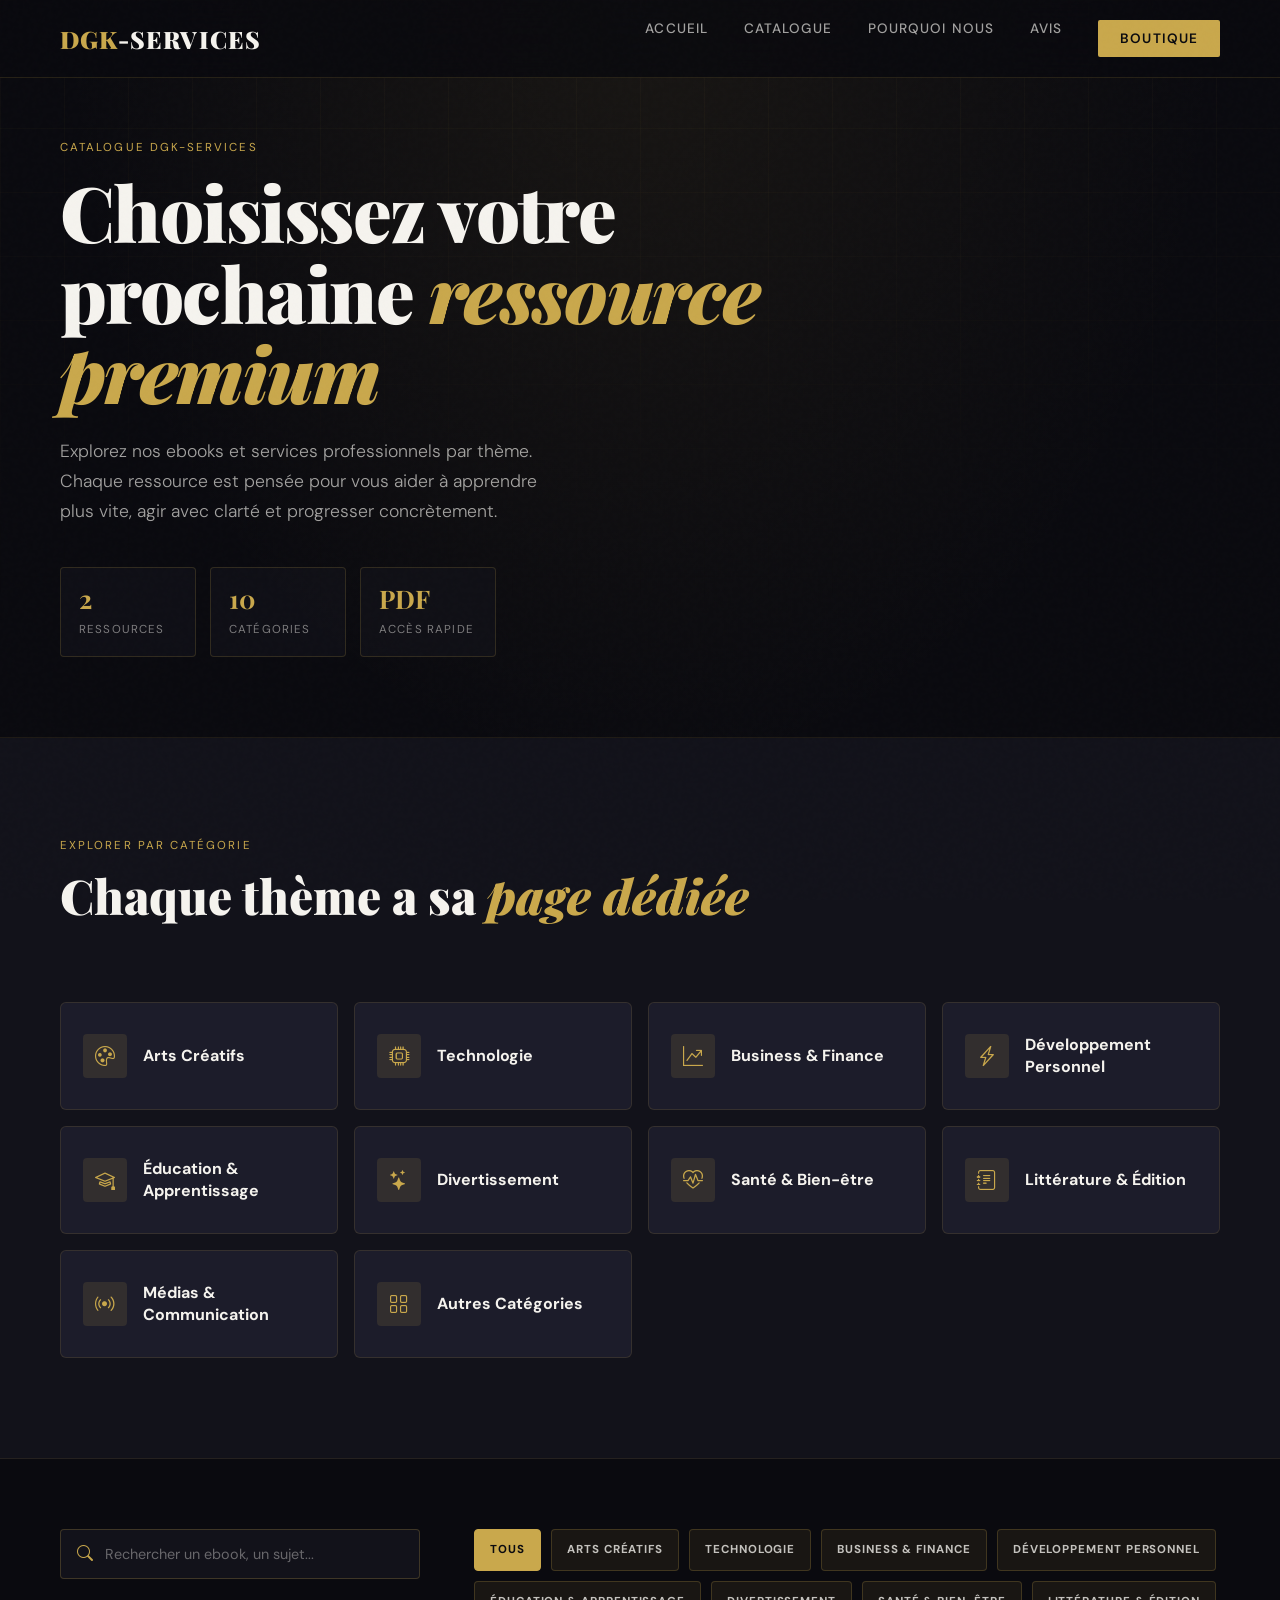
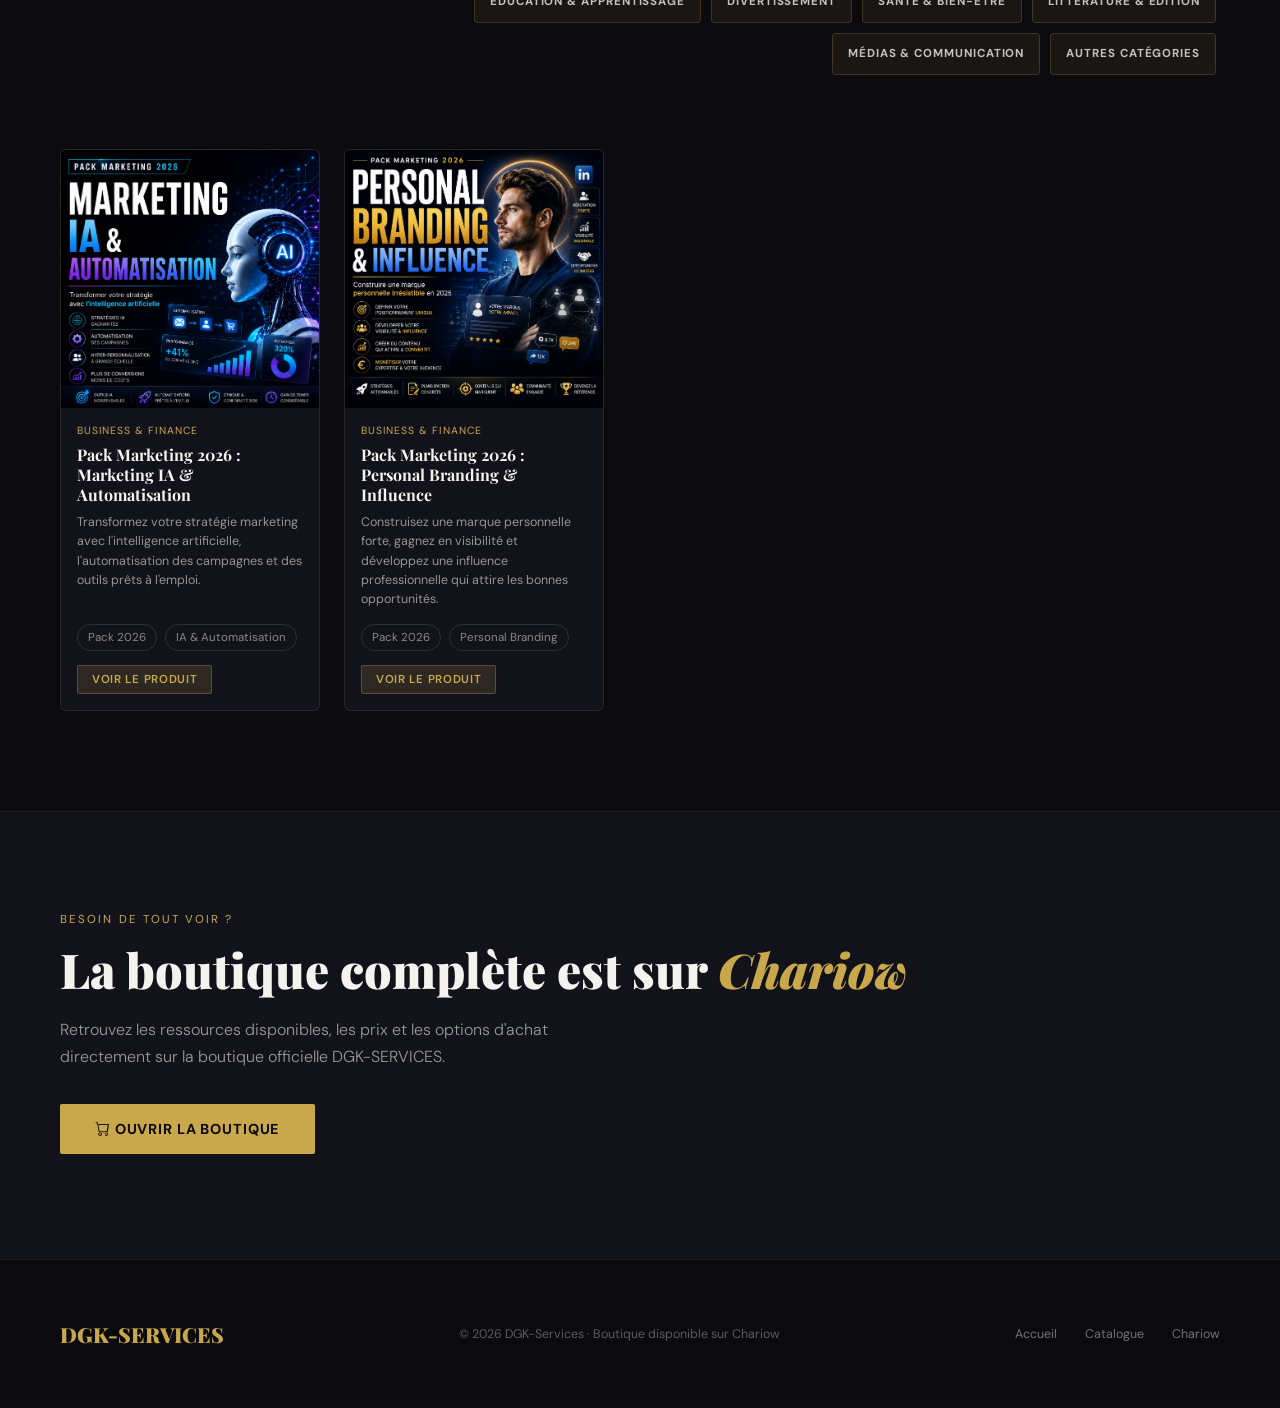
==== catalogue.html @ f55e827f "message de modification" ====
<!DOCTYPE html>
<html lang="fr">
<head>
<meta charset="UTF-8">
<meta name="viewport" content="width=device-width, initial-scale=1.0">
<title>Catalogue DGK-SERVICES | Ebooks & Services</title>
<link rel="stylesheet" href="style.css">
<link rel="stylesheet" href="catalogue.css">
<link href="https://cdn.jsdelivr.net/npm/bootstrap-icons@1.11.3/font/bootstrap-icons.css" rel="stylesheet">
<link href="https://fonts.googleapis.com/css2?family=Playfair+Display:wght@400;700;900&family=DM+Sans:wght@300;400;500;600;700&display=swap" rel="stylesheet">
</head>
<body class="catalogue-page">

<nav>
  <a href="index.html" class="nav-logo">DGK<span>-SERVICES</span></a>
  <button class="nav-toggle" type="button" aria-label="Ouvrir le menu" aria-expanded="false">
    <i class="bi bi-list"></i>
  </button>
  <div class="nav-links">
    <a href="index.html">Accueil</a>
    <a href="catalogue.html">Catalogue</a>
    <a href="index.html#pourquoi">Pourquoi nous</a>
    <a href="index.html#avis">Avis</a>
    <a href="https://ztczgngl.mychariow.shop" target="_blank" class="nav-cta">Boutique</a>
  </div>
</nav>

<main>
  <section class="catalogue-hero">
    <div class="catalogue-hero-bg"></div>
    <div class="catalogue-hero-content reveal">
      <div class="section-label">Catalogue DGK-SERVICES</div>
      <h1>Choisissez votre prochaine <em>ressource premium</em></h1>
      <p class="hero-sub">Explorez nos ebooks et services professionnels par th&egrave;me. Chaque ressource est pens&eacute;e pour vous aider &agrave; apprendre plus vite, agir avec clart&eacute; et progresser concr&egrave;tement.</p>
      <div class="catalogue-summary">
        <div><strong>2</strong><span>ressources</span></div>
        <div><strong>10</strong><span>cat&eacute;gories</span></div>
        <div><strong>PDF</strong><span>acc&egrave;s rapide</span></div>
      </div>
    </div>
  </section>

  <section class="categories-section">
    <div class="catalogue-header reveal">
      <div>
        <div class="section-label">Explorer par cat&eacute;gorie</div>
        <div class="section-title">Chaque th&egrave;me a sa <em>page d&eacute;di&eacute;e</em></div>
      </div>
    </div>

    <div class="category-grid">
      <a href="categorie-arts-creatifs.html" class="category-card reveal">
        <i class="bi bi-palette"></i>
        <span>Arts Cr&eacute;atifs</span>
      </a>
      <a href="categorie-technologie.html" class="category-card reveal">
        <i class="bi bi-cpu"></i>
        <span>Technologie</span>
      </a>
      <a href="categorie-business-finance.html" class="category-card reveal">
        <i class="bi bi-graph-up-arrow"></i>
        <span>Business & Finance</span>
      </a>
      <a href="categorie-developpement-personnel.html" class="category-card reveal">
        <i class="bi bi-lightning-charge"></i>
        <span>D&eacute;veloppement Personnel</span>
      </a>
      <a href="categorie-education-apprentissage.html" class="category-card reveal">
        <i class="bi bi-mortarboard"></i>
        <span>&Eacute;ducation & Apprentissage</span>
      </a>
      <a href="categorie-divertissement.html" class="category-card reveal">
        <i class="bi bi-stars"></i>
        <span>Divertissement</span>
      </a>
      <a href="categorie-sante-bien-etre.html" class="category-card reveal">
        <i class="bi bi-heart-pulse"></i>
        <span>Sant&eacute; & Bien-&ecirc;tre</span>
      </a>
      <a href="categorie-litterature-edition.html" class="category-card reveal">
        <i class="bi bi-journal-text"></i>
        <span>Litt&eacute;rature & &Eacute;dition</span>
      </a>
      <a href="categorie-medias-communication.html" class="category-card reveal">
        <i class="bi bi-broadcast"></i>
        <span>M&eacute;dias & Communication</span>
      </a>
      <a href="categorie-autres-categories.html" class="category-card reveal">
        <i class="bi bi-grid"></i>
        <span>Autres Cat&eacute;gories</span>
      </a>
    </div>
  </section>

  <section class="catalogue-panel" id="catalogue">
    <div class="catalogue-toolbar reveal">
      <label class="catalogue-search">
        <i class="bi bi-search"></i>
        <input type="search" id="catalogueSearch" placeholder="Rechercher un ebook, un sujet...">
      </label>

      <div class="catalogue-filters" aria-label="Filtres du catalogue">
        <button class="filter-btn active" type="button" data-filter="all">Tous</button>
        <button class="filter-btn" type="button" data-filter="arts-creatifs">Arts Cr&eacute;atifs</button>
        <button class="filter-btn" type="button" data-filter="technologie">Technologie</button>
        <button class="filter-btn" type="button" data-filter="business-finance">Business & Finance</button>
        <button class="filter-btn" type="button" data-filter="developpement-personnel">D&eacute;veloppement Personnel</button>
        <button class="filter-btn" type="button" data-filter="education-apprentissage">&Eacute;ducation & Apprentissage</button>
        <button class="filter-btn" type="button" data-filter="divertissement">Divertissement</button>
        <button class="filter-btn" type="button" data-filter="sante-bien-etre">Sant&eacute; & Bien-&ecirc;tre</button>
        <button class="filter-btn" type="button" data-filter="litterature-edition">Litt&eacute;rature & &Eacute;dition</button>
        <button class="filter-btn" type="button" data-filter="medias-communication">M&eacute;dias & Communication</button>
        <button class="filter-btn" type="button" data-filter="autres-categories">Autres Cat&eacute;gories</button>
      </div>
    </div>

    <div class="catalogue-results reveal">
      <span id="catalogueCount">2 ressources disponibles</span>
      <a href="https://ztczgngl.mychariow.shop" target="_blank">Voir la boutique Chariow <i class="bi bi-arrow-up-right"></i></a>
    </div>

    <div class="catalogue-grid">
      <article class="catalogue-card reveal" data-category="business-finance" data-title="pack marketing 2026 marketing ia automatisation intelligence artificielle business finance">
        <a href="https://ztczgngl.mychariow.shop/prd_os7q9h" target="_blank" class="product-thumb">
          <img src="assets/01_Marketing_IA_Automatisation.png" alt="Pack Marketing 2026 - Marketing IA et Automatisation">
        </a>
        <div class="catalogue-card-body">
          <div class="book-tag">Business & Finance</div>
          <h2>Pack Marketing 2026 : Marketing IA & Automatisation</h2>
          <p>Transformez votre strat&eacute;gie marketing avec l'intelligence artificielle, l'automatisation des campagnes et des outils pr&ecirc;ts &agrave; l'emploi.</p>
          <div class="catalogue-meta"><span>Pack 2026</span><span>IA & Automatisation</span></div>
          <a href="https://ztczgngl.mychariow.shop/prd_os7q9h" target="_blank" class="book-btn">Voir le produit</a>
        </div>
      </article>

      <article class="catalogue-card reveal" data-category="business-finance" data-title="pack marketing 2026 personal branding influence marque personnelle reputation visibilite business finance linkedin">
        <a href="https://ztczgngl.mychariow.shop/prd_lxsalq" target="_blank" class="product-thumb">
          <img src="assets/02_Personal_Branding_Influence.png" alt="Pack Marketing 2026 - Personal Branding et Influence">
        </a>
        <div class="catalogue-card-body">
          <div class="book-tag">Business & Finance</div>
          <h2>Pack Marketing 2026 : Personal Branding & Influence</h2>
          <p>Construisez une marque personnelle forte, gagnez en visibilit&eacute; et d&eacute;veloppez une influence professionnelle qui attire les bonnes opportunit&eacute;s.</p>
          <div class="catalogue-meta"><span>Pack 2026</span><span>Personal Branding</span></div>
          <a href="https://ztczgngl.mychariow.shop/prd_lxsalq" target="_blank" class="book-btn">Voir le produit</a>
        </div>
      </article>
    </div>

    <div class="catalogue-empty" id="catalogueEmpty">
      <i class="bi bi-search"></i>
      <h2>Aucun r&eacute;sultat trouv&eacute;</h2>
      <p>Essayez un autre mot-cl&eacute; ou revenez au filtre "Tous".</p>
    </div>
  </section>

  <section class="catalogue-cta">
    <div class="reveal">
      <div class="section-label">Besoin de tout voir ?</div>
      <div class="section-title">La boutique compl&egrave;te est sur <em>Chariow</em></div>
      <p class="section-sub">Retrouvez les ressources disponibles, les prix et les options d'achat directement sur la boutique officielle DGK-SERVICES.</p>
      <a href="https://ztczgngl.mychariow.shop" target="_blank" class="btn-primary"><i class="bi bi-cart"></i> Ouvrir la boutique</a>
    </div>
  </section>
</main>

<footer>
  <div class="footer-logo">DGK-SERVICES</div>
  <div class="footer-copy">&copy; 2026 DGK-Services &middot; Boutique disponible sur Chariow</div>
  <div class="footer-links">
    <a href="index.html">Accueil</a>
    <a href="catalogue.html">Catalogue</a>
    <a href="https://ztczgngl.mychariow.shop" target="_blank">Chariow</a>
  </div>
</footer>

<script src="script.js"></script>
</body>
</html>
---- style.css ----
:root {
    --gold: #C9A84C;
    --gold-light: #F0D080;
    --dark: #0A0A0F;
    --dark2: #12121A;
    --dark3: #1C1C2A;
    --white: #F5F3EE;
    --accent: #E84545;
  }

  * { margin: 0; padding: 0; box-sizing: border-box; }

  html { scroll-behavior: smooth; }

  body {
    background: var(--dark);
    color: var(--white);
    font-family: 'DM Sans', sans-serif;
    overflow-x: hidden;
  }

  /* ── NOISE OVERLAY ── */
  body::before {
    content: '';
    position: fixed;
    inset: 0;
    background-image: url("data:image/svg+xml,%3Csvg viewBox='0 0 200 200' xmlns='http://www.w3.org/2000/svg'%3E%3Cfilter id='n'%3E%3CfeTurbulence type='fractalNoise' baseFrequency='0.9' numOctaves='4' stitchTiles='stitch'/%3E%3C/filter%3E%3Crect width='100%25' height='100%25' filter='url(%23n)' opacity='0.03'/%3E%3C/svg%3E");
    pointer-events: none;
    z-index: 9999;
    opacity: 0.4;
  }

  /* ── NAV ── */
  nav {
    position: fixed;
    top: 0; left: 0; right: 0;
    z-index: 100;
    padding: 20px 60px;
    display: flex;
    align-items: center;
    justify-content: space-between;
    background: rgba(10,10,15,0.85);
    backdrop-filter: blur(20px);
    border-bottom: 1px solid rgba(201,168,76,0.15);
  }

  .nav-logo {
    font-family: 'Playfair Display', serif;
    font-weight: 900;
    font-size: 1.5rem;
    letter-spacing: 0.05em;
    color: var(--gold);
  }

  .nav-logo span { color: var(--white); }

  .nav-links { display: flex; gap: 36px; }
  .nav-links a {
    color: rgba(245,243,238,0.65);
    text-decoration: none;
    font-size: 0.85rem;
    font-weight: 500;
    letter-spacing: 0.08em;
    text-transform: uppercase;
    transition: color 0.3s;
  }
  .nav-links a:hover { color: var(--gold); }

  .nav-cta {
    background: var(--gold);
    color: var(--dark) !important;
    padding: 10px 22px;
    border-radius: 2px;
    font-weight: 600 !important;
    transition: background 0.3s !important;
  }
  .nav-cta:hover { background: var(--gold-light) !important; color: var(--dark) !important; }

  .nav-toggle {
    display: none;
    width: 42px;
    height: 42px;
    border: 1px solid rgba(201,168,76,0.28);
    background: rgba(201,168,76,0.1);
    color: var(--gold);
    border-radius: 4px;
    align-items: center;
    justify-content: center;
    cursor: pointer;
    font-size: 1.4rem;
  }

  /* ── HERO ── */
  .hero {
    min-height: 100vh;
    display: flex;
    align-items: center;
    position: relative;
    overflow: hidden;
    padding: 120px 60px 80px;
  }

  .hero-bg {
    position: absolute;
    inset: 0;
    background:
      radial-gradient(ellipse 80% 60% at 70% 50%, rgba(201,168,76,0.07) 0%, transparent 70%),
      radial-gradient(ellipse 40% 40% at 20% 80%, rgba(232,69,69,0.05) 0%, transparent 60%);
  }

  .hero-grid {
    position: absolute;
    inset: 0;
    background-image:
      linear-gradient(rgba(201,168,76,0.04) 1px, transparent 1px),
      linear-gradient(90deg, rgba(201,168,76,0.04) 1px, transparent 1px);
    background-size: 60px 60px;
    opacity: 0.85;
    animation: heroGridDrift 18s linear infinite, heroGridGlow 7s ease-in-out infinite;
    pointer-events: none;
  }

  .hero-grid::after {
    content: '';
    position: absolute;
    inset: 0;
    background-image:
      linear-gradient(rgba(240,208,128,0.08) 1px, transparent 1px),
      linear-gradient(90deg, rgba(240,208,128,0.08) 1px, transparent 1px);
    background-size: 180px 180px;
    -webkit-mask-image: radial-gradient(circle at 68% 42%, #000 0%, transparent 58%);
    mask-image: radial-gradient(circle at 68% 42%, #000 0%, transparent 58%);
    animation: heroGridSweep 12s ease-in-out infinite;
  }

  .hero-content {
    position: relative;
    z-index: 2;
    max-width: 680px;
  }

  .hero-badge {
    display: inline-flex;
    align-items: center;
    gap: 8px;
    background: rgba(201,168,76,0.12);
    border: 1px solid rgba(201,168,76,0.3);
    padding: 6px 16px;
    border-radius: 100px;
    font-size: 0.75rem;
    letter-spacing: 0.12em;
    text-transform: uppercase;
    color: var(--gold);
    margin-bottom: 28px;
    animation: fadeUp 0.8s ease both;
  }

  .hero-badge::before {
    content: '';
    width: 6px; height: 6px;
    background: var(--gold);
    border-radius: 50%;
    animation: pulse 2s infinite;
  }

  @keyframes pulse {
    0%, 100% { opacity: 1; transform: scale(1); }
    50% { opacity: 0.5; transform: scale(1.4); }
  }

  h1 {
    font-family: 'Playfair Display', serif;
    font-size: clamp(3rem, 6vw, 5.5rem);
    font-weight: 900;
    line-height: 1.05;
    letter-spacing: -0.02em;
    margin-bottom: 24px;
    animation: fadeUp 0.8s 0.1s ease both;
  }

  h1 em {
    font-style: italic;
    color: var(--gold);
  }

  .hero-sub {
    font-size: 1.1rem;
    line-height: 1.7;
    color: rgba(245,243,238,0.65);
    max-width: 480px;
    margin-bottom: 40px;
    font-weight: 300;
    animation: fadeUp 0.8s 0.2s ease both;
  }

  .hero-actions {
    display: flex;
    gap: 16px;
    flex-wrap: wrap;
    animation: fadeUp 0.8s 0.3s ease both;
  }

  .btn-primary {
    background: var(--gold);
    color: var(--dark);
    padding: 16px 36px;
    border: none;
    border-radius: 2px;
    font-family: 'DM Sans', sans-serif;
    font-size: 0.9rem;
    font-weight: 700;
    letter-spacing: 0.06em;
    text-transform: uppercase;
    cursor: pointer;
    text-decoration: none;
    display: inline-block;
    transition: all 0.3s;
    position: relative;
    overflow: hidden;
  }

  .btn-primary::after {
    content: '';
    position: absolute;
    inset: 0;
    background: rgba(255,255,255,0.2);
    transform: translateX(-100%);
    transition: transform 0.4s;
  }
  .btn-primary:hover::after { transform: translateX(0); }
  .btn-primary:hover { transform: translateY(-2px); box-shadow: 0 12px 40px rgba(201,168,76,0.35); }

  .btn-secondary {
    background: transparent;
    color: var(--white);
    padding: 16px 36px;
    border: 1px solid rgba(245,243,238,0.25);
    border-radius: 2px;
    font-family: 'DM Sans', sans-serif;
    font-size: 0.9rem;
    font-weight: 500;
    letter-spacing: 0.06em;
    text-transform: uppercase;
    cursor: pointer;
    text-decoration: none;
    display: inline-block;
    transition: all 0.3s;
  }
  .btn-secondary:hover { border-color: var(--gold); color: var(--gold); }

  .hero-float {
    position: absolute;
    right: 60px;
    top: 50%;
    transform: translateY(-50%);
    display: grid;
    grid-template-columns: 1fr 1fr;
    gap: 16px;
    animation: fadeLeft 1s 0.4s ease both;
  }

  .float-card {
    background: var(--dark3);
    border: 1px solid rgba(201,168,76,0.15);
    padding: 24px;
    border-radius: 4px;
    width: 180px;
    transition: transform 0.3s, border-color 0.3s;
  }
  .float-card:hover { transform: translateY(-4px); border-color: rgba(201,168,76,0.4); }
  .float-card:nth-child(2) { margin-top: 32px; }
  .float-card:nth-child(4) { margin-top: -32px; }

  .float-icon {
    font-size: 1.8rem;
    margin-bottom: 10px;
  }

  .float-title {
    font-family: 'Playfair Display', serif;
    font-size: 0.85rem;
    font-weight: 700;
    color: var(--gold);
    margin-bottom: 4px;
  }

  .float-desc {
    font-size: 0.72rem;
    color: rgba(245,243,238,0.5);
    line-height: 1.4;
  }

  /* ── STATS ── */
  .stats {
    padding: 60px;
    border-top: 1px solid rgba(201,168,76,0.1);
    border-bottom: 1px solid rgba(201,168,76,0.1);
    display: flex;
    justify-content: center;
    gap: 80px;
    background: var(--dark2);
    flex-wrap: wrap;
  }

  .stat { text-align: center; }

  .stat-num {
    font-family: 'Playfair Display', serif;
    font-size: 2.8rem;
    font-weight: 900;
    color: var(--gold);
    line-height: 1;
  }

  .stat-label {
    font-size: 0.8rem;
    letter-spacing: 0.1em;
    text-transform: uppercase;
    color: rgba(245,243,238,0.45);
    margin-top: 6px;
  }

  /* ── SECTION ── */
  section { padding: 100px 60px; }

  .section-label {
    font-size: 0.72rem;
    letter-spacing: 0.18em;
    text-transform: uppercase;
    color: var(--gold);
    margin-bottom: 16px;
  }

  .section-title {
    font-family: 'Playfair Display', serif;
    font-size: clamp(2rem, 4vw, 3rem);
    font-weight: 900;
    line-height: 1.1;
    margin-bottom: 20px;
  }

  .section-title em { color: var(--gold); font-style: italic; }

  .section-sub {
    font-size: 1rem;
    color: rgba(245,243,238,0.6);
    line-height: 1.7;
    max-width: 500px;
    font-weight: 300;
  }

  /* ── CATALOGUE ── */
  .catalogue { background: var(--dark); }

  .catalogue-header {
    display: flex;
    justify-content: space-between;
    align-items: flex-end;
    margin-bottom: 60px;
    flex-wrap: wrap;
    gap: 20px;
  }

  .books-grid {
    display: grid;
    grid-template-columns: repeat(auto-fill, minmax(240px, 1fr));
    gap: 24px;
  }

  .book-card {
    background: var(--dark2);
    border: 1px solid rgba(201,168,76,0.1);
    border-radius: 4px;
    overflow: hidden;
    transition: all 0.35s;
    cursor: pointer;
  }
  .book-card:hover {
    transform: translateY(-6px);
    border-color: rgba(201,168,76,0.4);
    box-shadow: 0 20px 60px rgba(0,0,0,0.5);
  }

  .book-cover {
    height: 200px;
    display: flex;
    align-items: center;
    justify-content: center;
    font-size: 3rem;
    position: relative;
    overflow: hidden;
  }

  .book-cover::after {
    content: '';
    position: absolute;
    inset: 0;
    background: linear-gradient(to bottom, transparent 40%, rgba(18,18,26,0.8));
  }

  .bc1 { background: linear-gradient(135deg, #1a1a2e, #16213e, #0f3460); }
  .bc2 { background: linear-gradient(135deg, #1a0a0a, #2d1b00, #4a2800); }
  .bc3 { background: linear-gradient(135deg, #0a1a0a, #0d2818, #0a3d1a); }
  .bc4 { background: linear-gradient(135deg, #1a0a1a, #2a0d2a, #3d1040); }
  .bc5 { background: linear-gradient(135deg, #0a0a1a, #0d0d2a, #10103d); }
  .bc6 { background: linear-gradient(135deg, #1a1200, #2a1e00, #3d2d00); }

  .book-info { padding: 20px; }

  .book-tag {
    font-size: 0.65rem;
    letter-spacing: 0.1em;
    text-transform: uppercase;
    color: var(--gold);
    margin-bottom: 8px;
  }

  .book-title {
    font-family: 'Playfair Display', serif;
    font-size: 1rem;
    font-weight: 700;
    margin-bottom: 8px;
    line-height: 1.3;
  }

  .book-meta {
    font-size: 0.75rem;
    color: rgba(245,243,238,0.45);
    margin-bottom: 16px;
  }

  .book-footer {
    display: flex;
    justify-content: space-between;
    align-items: center;
  }

  .book-price {
    font-family: 'Playfair Display', serif;
    font-size: 1.1rem;
    font-weight: 700;
    color: var(--gold);
  }

  .book-btn {
    background: rgba(201,168,76,0.15);
    border: 1px solid rgba(201,168,76,0.3);
    color: var(--gold);
    padding: 6px 14px;
    border-radius: 2px;
    font-size: 0.72rem;
    font-weight: 600;
    letter-spacing: 0.06em;
    text-transform: uppercase;
    cursor: pointer;
    text-decoration: none;
    transition: all 0.3s;
  }
  .book-btn:hover { background: var(--gold); color: var(--dark); }

  .home-category-card {
    display: flex;
    align-items: flex-start;
    gap: 18px;
    min-height: 150px;
    padding: 22px;
    color: var(--white);
    text-decoration: none;
  }

  .home-category-card .book-info {
    padding: 0;
  }

  .home-category-icon {
    width: 48px;
    height: 48px;
    min-width: 48px;
    display: flex;
    align-items: center;
    justify-content: center;
    border: 1px solid rgba(201,168,76,0.25);
    border-radius: 4px;
    background: rgba(201,168,76,0.1);
    color: var(--gold);
    font-size: 1.35rem;
  }

  .home-category-card .book-meta {
    line-height: 1.5;
    margin-bottom: 0;
  }

  /* ── WHY ── */
  .why { background: var(--dark2); }

  .why-grid {
    display: grid;
    grid-template-columns: 1fr 1fr;
    gap: 60px;
    align-items: center;
    margin-top: 60px;
  }

  .why-list { display: flex; flex-direction: column; gap: 28px; }

  .why-item {
    display: flex;
    gap: 20px;
    align-items: flex-start;
  }

  .why-icon {
    width: 48px;
    height: 48px;
    min-width: 48px;
    background: rgba(201,168,76,0.1);
    border: 1px solid rgba(201,168,76,0.25);
    border-radius: 4px;
    display: flex;
    align-items: center;
    justify-content: center;
    font-size: 1.2rem;
  }

  .why-text h4 {
    font-family: 'Playfair Display', serif;
    font-size: 1rem;
    font-weight: 700;
    margin-bottom: 6px;
  }

  .why-text p {
    font-size: 0.88rem;
    color: rgba(245,243,238,0.55);
    line-height: 1.6;
  }

  .why-visual {
    background: var(--dark3);
    border: 1px solid rgba(201,168,76,0.15);
    border-radius: 8px;
    padding: 40px;
    text-align: center;
    position: relative;
    overflow: hidden;
  }

  .why-visual::before {
    content: '';
    position: absolute;
    top: -60px; right: -60px;
    width: 200px; height: 200px;
    background: radial-gradient(circle, rgba(201,168,76,0.12), transparent 70%);
    border-radius: 50%;
  }

  .why-visual-icon { font-size: 5rem; margin-bottom: 20px; }

  .why-visual h3 {
    font-family: 'Playfair Display', serif;
    font-size: 1.6rem;
    font-weight: 700;
    color: var(--gold);
    margin-bottom: 12px;
  }

  .why-visual p {
    font-size: 0.9rem;
    color: rgba(245,243,238,0.55);
    line-height: 1.7;
  }

  /* ── TESTIMONIALS ── */
  .testimonials { background: var(--dark); }

  .testi-grid {
    display: grid;
    grid-template-columns: repeat(3, 1fr);
    gap: 24px;
    margin-top: 60px;
  }

  .testi-card {
    background: var(--dark2);
    border: 1px solid rgba(201,168,76,0.1);
    border-radius: 4px;
    padding: 32px;
    position: relative;
  }

  .testi-card::before {
    content: '"';
    position: absolute;
    top: 20px; right: 24px;
    font-family: 'Playfair Display', serif;
    font-size: 4rem;
    color: rgba(201,168,76,0.15);
    line-height: 1;
  }

  .testi-stars { color: var(--gold); font-size: 0.8rem; margin-bottom: 16px; }

  .testi-text {
    font-size: 0.9rem;
    line-height: 1.7;
    color: rgba(245,243,238,0.75);
    margin-bottom: 24px;
    font-style: italic;
  }

  .testi-author {
    display: flex;
    align-items: center;
    gap: 12px;
  }

  .testi-avatar {
    width: 40px; height: 40px;
    border-radius: 50%;
    background: linear-gradient(135deg, var(--gold), var(--accent));
    display: flex;
    align-items: center;
    justify-content: center;
    font-family: 'Playfair Display', serif;
    font-weight: 700;
    font-size: 1rem;
    color: var(--dark);
  }

  .testi-name {
    font-weight: 600;
    font-size: 0.85rem;
  }

  .testi-role {
    font-size: 0.72rem;
    color: rgba(245,243,238,0.4);
  }

  /* ── CTA ── */
  .cta-section {
    background: linear-gradient(135deg, var(--dark2), var(--dark3));
    border-top: 1px solid rgba(201,168,76,0.1);
    padding: 120px 60px;
    text-align: center;
    position: relative;
    overflow: hidden;
  }

  .cta-section::before {
    content: '';
    position: absolute;
    top: 50%; left: 50%;
    transform: translate(-50%, -50%);
    width: 600px; height: 400px;
    background: radial-gradient(ellipse, rgba(201,168,76,0.08), transparent 70%);
  }

  .cta-section .section-title { font-size: clamp(2rem, 5vw, 3.5rem); }
  .cta-section .section-sub { margin: 0 auto 40px; text-align: center; }

  /* ── FOOTER ── */
  footer {
    background: var(--dark);
    border-top: 1px solid rgba(201,168,76,0.1);
    padding: 60px;
    display: flex;
    justify-content: space-between;
    align-items: center;
    flex-wrap: wrap;
    gap: 20px;
  }

  .footer-logo {
    font-family: 'Playfair Display', serif;
    font-size: 1.3rem;
    font-weight: 900;
    color: var(--gold);
  }

  .footer-copy {
    font-size: 0.78rem;
    color: rgba(245,243,238,0.35);
  }

  .footer-links { display: flex; gap: 28px; }
  .footer-links a {
    font-size: 0.78rem;
    color: rgba(245,243,238,0.45);
    text-decoration: none;
    transition: color 0.3s;
  }
  .footer-links a:hover { color: var(--gold); }

  /* ── ANIMATIONS ── */
  @keyframes fadeUp {
    from { opacity: 0; transform: translateY(24px); }
    to   { opacity: 1; transform: translateY(0); }
  }

  @keyframes fadeLeft {
    from { opacity: 0; transform: translateX(40px); }
    to   { opacity: 1; transform: translateX(0); }
  }

  @keyframes heroGridDrift {
    from { background-position: 0 0, 0 0; }
    to { background-position: 60px 60px, 60px 60px; }
  }

  @keyframes heroGridGlow {
    0%, 100% { opacity: 0.55; }
    50% { opacity: 1; }
  }

  @keyframes heroGridSweep {
    0%, 100% {
      opacity: 0.18;
      transform: translate3d(-24px, 18px, 0) scale(1);
    }
    50% {
      opacity: 0.45;
      transform: translate3d(28px, -18px, 0) scale(1.04);
    }
  }

  @media (prefers-reduced-motion: reduce) {
    .hero-grid,
    .hero-grid::after {
      animation: none;
    }
  }

  .reveal {
    opacity: 0;
    transform: translateY(30px);
    transition: opacity 0.7s ease, transform 0.7s ease;
  }
  .reveal.visible {
    opacity: 1;
    transform: translateY(0);
  }

  /* ── TICKER ── */
  .ticker {
    background: var(--gold);
    padding: 12px 0;
    overflow: hidden;
    white-space: nowrap;
  }

  .ticker-inner {
    display: inline-flex;
    animation: ticker 20s linear infinite;
  }

  .ticker-item {
    font-size: 0.78rem;
    font-weight: 700;
    letter-spacing: 0.12em;
    text-transform: uppercase;
    color: var(--dark);
    padding: 0 40px;
  }

  @keyframes ticker {
    from { transform: translateX(0); }
    to   { transform: translateX(-50%); }
  }

  /* ── RESPONSIVE ── */
  @media (max-width: 900px) {
    nav { padding: 16px 24px; }
    .nav-toggle { display: flex; }
    .nav-links {
      position: absolute;
      top: calc(100% + 1px);
      left: 0;
      right: 0;
      display: none;
      flex-direction: column;
      gap: 0;
      background: rgba(10,10,15,0.98);
      border-bottom: 1px solid rgba(201,168,76,0.18);
      padding: 12px 24px 20px;
      box-shadow: 0 18px 40px rgba(0,0,0,0.35);
    }
    nav.is-open .nav-links { display: flex; }
    .nav-links a {
      display: block;
      padding: 14px 0;
      border-bottom: 1px solid rgba(245,243,238,0.08);
    }
    .nav-links a:last-child { border-bottom: 0; }
    .nav-cta {
      text-align: center;
      margin-top: 10px;
      padding: 12px 18px;
    }
    .hero { padding: 100px 24px 60px; }
    .hero-float { display: none; }
    section { padding: 60px 24px; }
    .stats { padding: 40px 24px; gap: 40px; }
    .why-grid { grid-template-columns: 1fr; }
    .testi-grid { grid-template-columns: 1fr; }
    footer { flex-direction: column; text-align: center; }
    .cta-section { padding: 80px 24px; }
  }
  .float-icon i {
  font-size: 28px;
  color: #b88a2c;
}
---- catalogue.css ----
/* Catalogue and category pages */
.nav-logo { text-decoration: none; }

.catalogue-page {
  background:
    radial-gradient(ellipse 70% 40% at 50% 0%, rgba(201,168,76,0.08), transparent 65%),
    var(--dark);
}

.catalogue-hero {
  min-height: 72vh;
  display: flex;
  align-items: center;
  position: relative;
  overflow: hidden;
  padding: 140px 60px 80px;
  border-bottom: 1px solid rgba(201,168,76,0.1);
}

.catalogue-hero-bg {
  position: absolute;
  inset: 0;
  background-image:
    linear-gradient(rgba(201,168,76,0.04) 1px, transparent 1px),
    linear-gradient(90deg, rgba(201,168,76,0.04) 1px, transparent 1px);
  background-size: 64px 64px;
  mask-image: linear-gradient(to bottom, black, transparent 85%);
}

.catalogue-hero-content {
  position: relative;
  z-index: 1;
  max-width: 780px;
}

.catalogue-summary {
  display: flex;
  gap: 14px;
  flex-wrap: wrap;
  margin-top: 36px;
}

.catalogue-summary div {
  min-width: 136px;
  border: 1px solid rgba(201,168,76,0.18);
  background: rgba(18,18,26,0.72);
  padding: 18px;
  border-radius: 4px;
}

.catalogue-summary strong {
  display: block;
  font-family: 'Playfair Display', serif;
  font-size: 1.6rem;
  line-height: 1;
  color: var(--gold);
  margin-bottom: 6px;
}

.catalogue-summary span {
  font-size: 0.72rem;
  letter-spacing: 0.1em;
  text-transform: uppercase;
  color: rgba(245,243,238,0.48);
}

.catalogue-panel {
  background: var(--dark);
  padding-top: 70px;
}

.categories-section {
  background: var(--dark2);
  border-bottom: 1px solid rgba(201,168,76,0.1);
}

.category-grid {
  display: grid;
  grid-template-columns: repeat(auto-fill, minmax(230px, 1fr));
  gap: 16px;
}

.category-card {
  min-height: 108px;
  display: flex;
  align-items: center;
  gap: 16px;
  background: var(--dark3);
  border: 1px solid rgba(201,168,76,0.14);
  border-radius: 6px;
  color: var(--white);
  padding: 22px;
  text-decoration: none;
  transition: transform 0.25s ease, border-color 0.25s ease, background 0.25s ease;
}

.category-card:hover {
  transform: translateY(-4px);
  background: rgba(201,168,76,0.1);
  border-color: rgba(201,168,76,0.42);
}

.category-card i {
  width: 44px;
  height: 44px;
  min-width: 44px;
  display: flex;
  align-items: center;
  justify-content: center;
  border-radius: 4px;
  background: rgba(201,168,76,0.12);
  color: var(--gold);
  font-size: 1.25rem;
}

.category-card span {
  font-weight: 700;
  line-height: 1.35;
}

.category-back {
  display: inline-flex;
  align-items: center;
  gap: 8px;
  color: var(--gold);
  text-decoration: none;
  font-size: 0.82rem;
  font-weight: 700;
  letter-spacing: 0.08em;
  text-transform: uppercase;
  margin-bottom: 26px;
}

.category-empty {
  background: var(--dark2);
  border: 1px solid rgba(201,168,76,0.12);
  border-radius: 6px;
  padding: 56px 24px;
  text-align: center;
}

.category-empty i {
  display: block;
  color: var(--gold);
  font-size: 2.2rem;
  margin-bottom: 16px;
}

.category-empty h2 {
  font-family: 'Playfair Display', serif;
  margin-bottom: 10px;
}

.category-empty p {
  color: rgba(245,243,238,0.58);
  line-height: 1.7;
  max-width: 520px;
  margin: 0 auto;
}

.catalogue-toolbar {
  display: grid;
  grid-template-columns: minmax(260px, 360px) 1fr;
  gap: 20px;
  align-items: flex-start;
  margin-bottom: 26px;
}

.catalogue-search {
  display: flex;
  align-items: center;
  gap: 12px;
  min-height: 50px;
  border: 1px solid rgba(201,168,76,0.24);
  background: var(--dark2);
  border-radius: 4px;
  padding: 0 16px;
}

.catalogue-search i { color: var(--gold); }

.catalogue-search input {
  width: 100%;
  border: 0;
  outline: 0;
  background: transparent;
  color: var(--white);
  font: inherit;
  font-size: 0.9rem;
}

.catalogue-search input::placeholder {
  color: rgba(245,243,238,0.38);
}

.catalogue-filters {
  display: flex;
  gap: 10px;
  justify-content: flex-end;
  flex-wrap: wrap;
  max-height: 152px;
  overflow-y: auto;
  padding-right: 4px;
}

.filter-btn {
  min-height: 42px;
  border: 1px solid rgba(201,168,76,0.22);
  background: rgba(201,168,76,0.08);
  color: rgba(245,243,238,0.78);
  border-radius: 4px;
  padding: 0 15px;
  font-family: 'DM Sans', sans-serif;
  font-size: 0.72rem;
  font-weight: 700;
  letter-spacing: 0.08em;
  text-transform: uppercase;
  cursor: pointer;
  transition: all 0.25s ease;
}

.filter-btn:hover,
.filter-btn.active {
  background: var(--gold);
  border-color: var(--gold);
  color: var(--dark);
}

.catalogue-results {
  display: flex;
  justify-content: space-between;
  align-items: center;
  gap: 16px;
  margin-bottom: 30px;
  color: rgba(245,243,238,0.55);
  font-size: 0.86rem;
}

.catalogue-results a {
  color: var(--gold);
  text-decoration: none;
  font-weight: 700;
}

.catalogue-grid {
  display: grid;
  grid-template-columns: repeat(auto-fill, minmax(220px, 260px));
  gap: 24px;
  align-items: start;
}

.catalogue-card {
  display: flex;
  flex-direction: column;
  min-height: 100%;
  max-width: 260px;
  background: var(--dark2);
  border: 1px solid rgba(201,168,76,0.12);
  border-radius: 6px;
  overflow: hidden;
  transition: transform 0.3s ease, border-color 0.3s ease, box-shadow 0.3s ease;
}

.catalogue-card:hover {
  transform: translateY(-6px);
  border-color: rgba(201,168,76,0.44);
  box-shadow: 0 20px 56px rgba(0,0,0,0.42);
}

.catalogue-card.is-hidden {
  display: none;
}

.product-thumb {
  display: block;
  aspect-ratio: 1 / 1;
  overflow: hidden;
  background: #050914;
}

.product-thumb img {
  width: 100%;
  height: 100%;
  display: block;
  object-fit: cover;
  transition: transform 0.35s ease;
}

.catalogue-card:hover .product-thumb img {
  transform: scale(1.035);
}

.catalogue-cover {
  height: 180px;
  display: flex;
  align-items: center;
  justify-content: center;
  position: relative;
  overflow: hidden;
}

.catalogue-cover::after {
  content: '';
  position: absolute;
  inset: 0;
  background: linear-gradient(to bottom, transparent 40%, rgba(18,18,26,0.78));
}

.catalogue-cover i {
  position: relative;
  z-index: 1;
  color: rgba(245,243,238,0.86);
  font-size: 3.4rem;
}

.catalogue-card-body {
  display: flex;
  flex-direction: column;
  flex: 1;
  padding: 16px;
}

.catalogue-card h2 {
  font-family: 'Playfair Display', serif;
  font-size: 1rem;
  line-height: 1.25;
  margin-bottom: 8px;
}

.catalogue-card p {
  color: rgba(245,243,238,0.58);
  font-size: 0.78rem;
  line-height: 1.55;
  margin-bottom: 14px;
}

.catalogue-meta {
  display: flex;
  gap: 8px;
  flex-wrap: wrap;
  margin-top: auto;
  margin-bottom: 14px;
}

.catalogue-meta span {
  border: 1px solid rgba(245,243,238,0.12);
  color: rgba(245,243,238,0.52);
  border-radius: 100px;
  padding: 5px 10px;
  font-size: 0.72rem;
}

.catalogue-card .book-btn {
  align-self: flex-start;
}

.catalogue-empty {
  display: none;
  text-align: center;
  border: 1px solid rgba(201,168,76,0.12);
  background: var(--dark2);
  border-radius: 6px;
  padding: 56px 24px;
  margin-top: 24px;
}

.catalogue-empty.is-visible {
  display: block;
}

.catalogue-empty i {
  color: var(--gold);
  font-size: 2rem;
  margin-bottom: 16px;
}

.catalogue-empty h2 {
  font-family: 'Playfair Display', serif;
  margin-bottom: 8px;
}

.catalogue-empty p {
  color: rgba(245,243,238,0.55);
}

.catalogue-cta {
  background: var(--dark2);
  border-top: 1px solid rgba(201,168,76,0.1);
}

.catalogue-cta .section-sub {
  margin-bottom: 34px;
}

@media (max-width: 900px) {
  .catalogue-hero { min-height: auto; padding: 110px 24px 60px; }
  .catalogue-toolbar { grid-template-columns: 1fr; }
  .catalogue-filters { justify-content: flex-start; }
  .catalogue-results { align-items: flex-start; flex-direction: column; }
  .catalogue-grid { grid-template-columns: minmax(0, 260px); }
  .catalogue-card { max-width: 260px; }
}
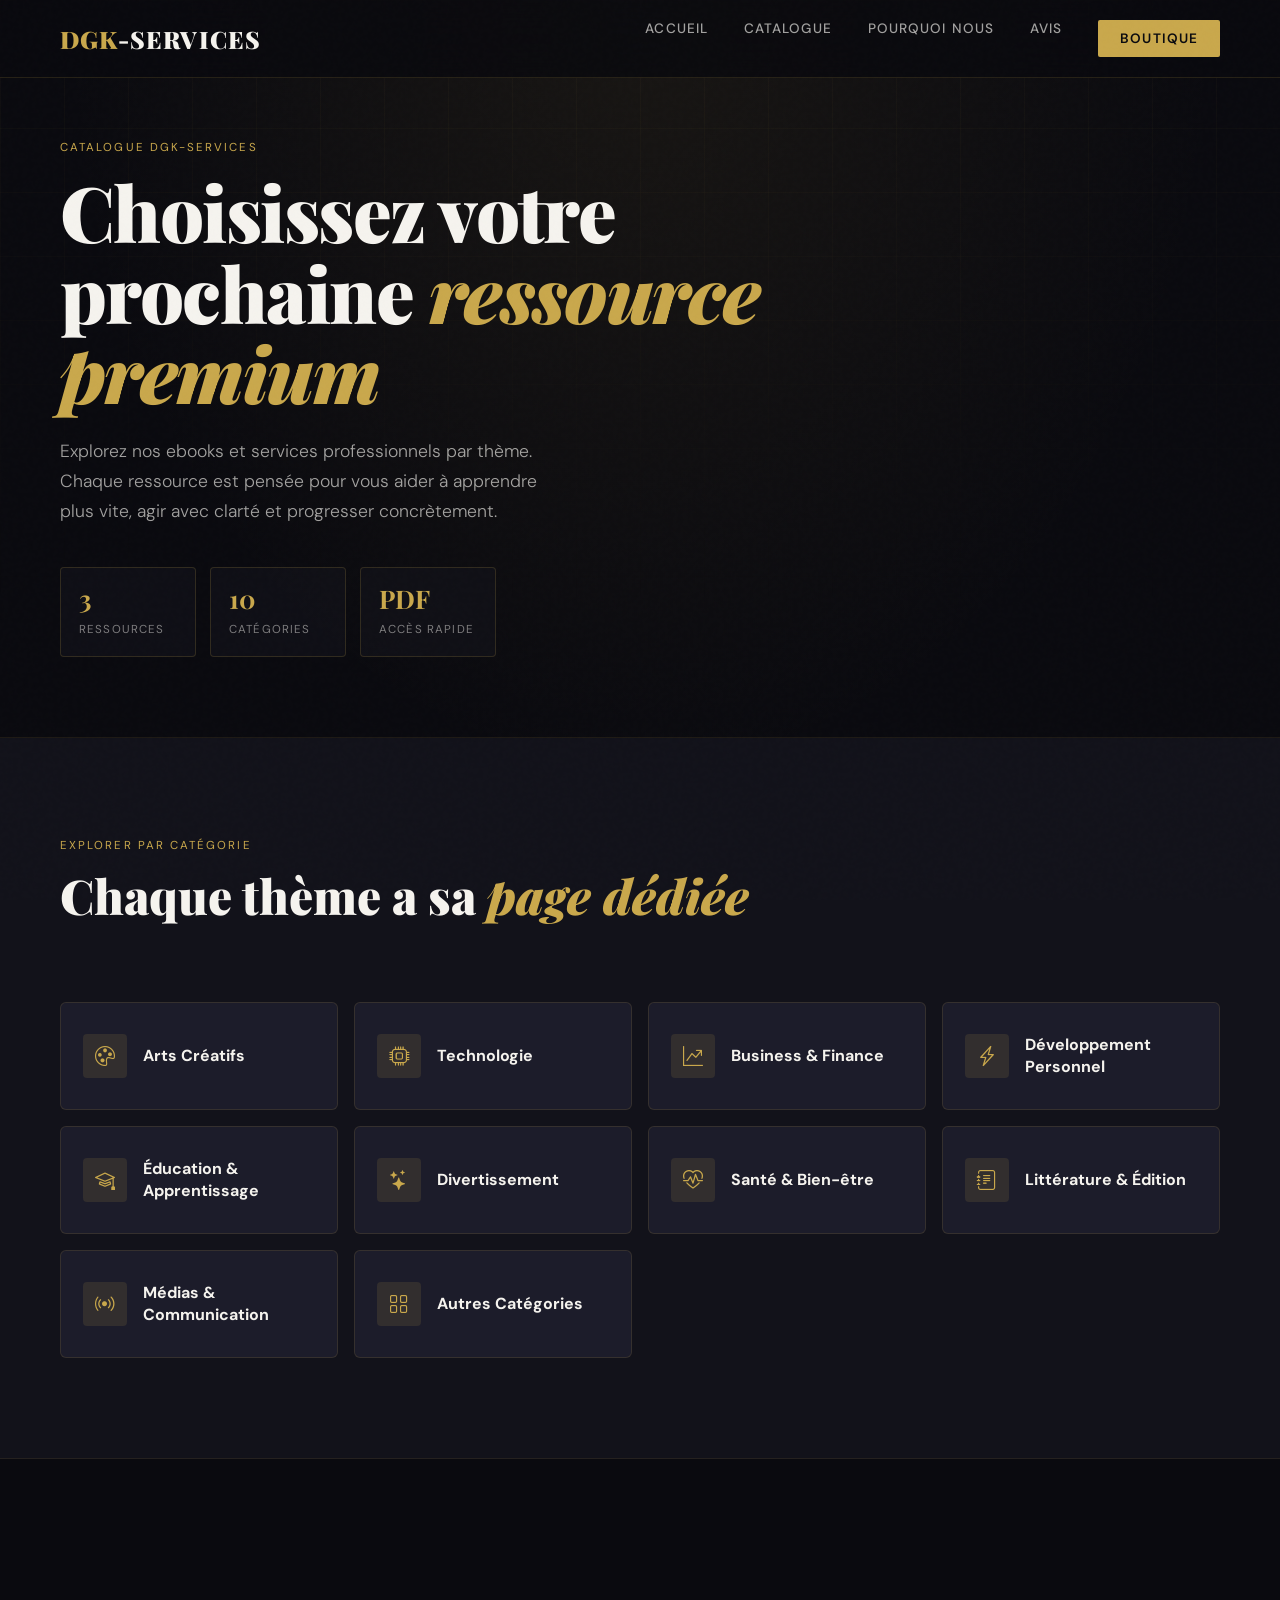
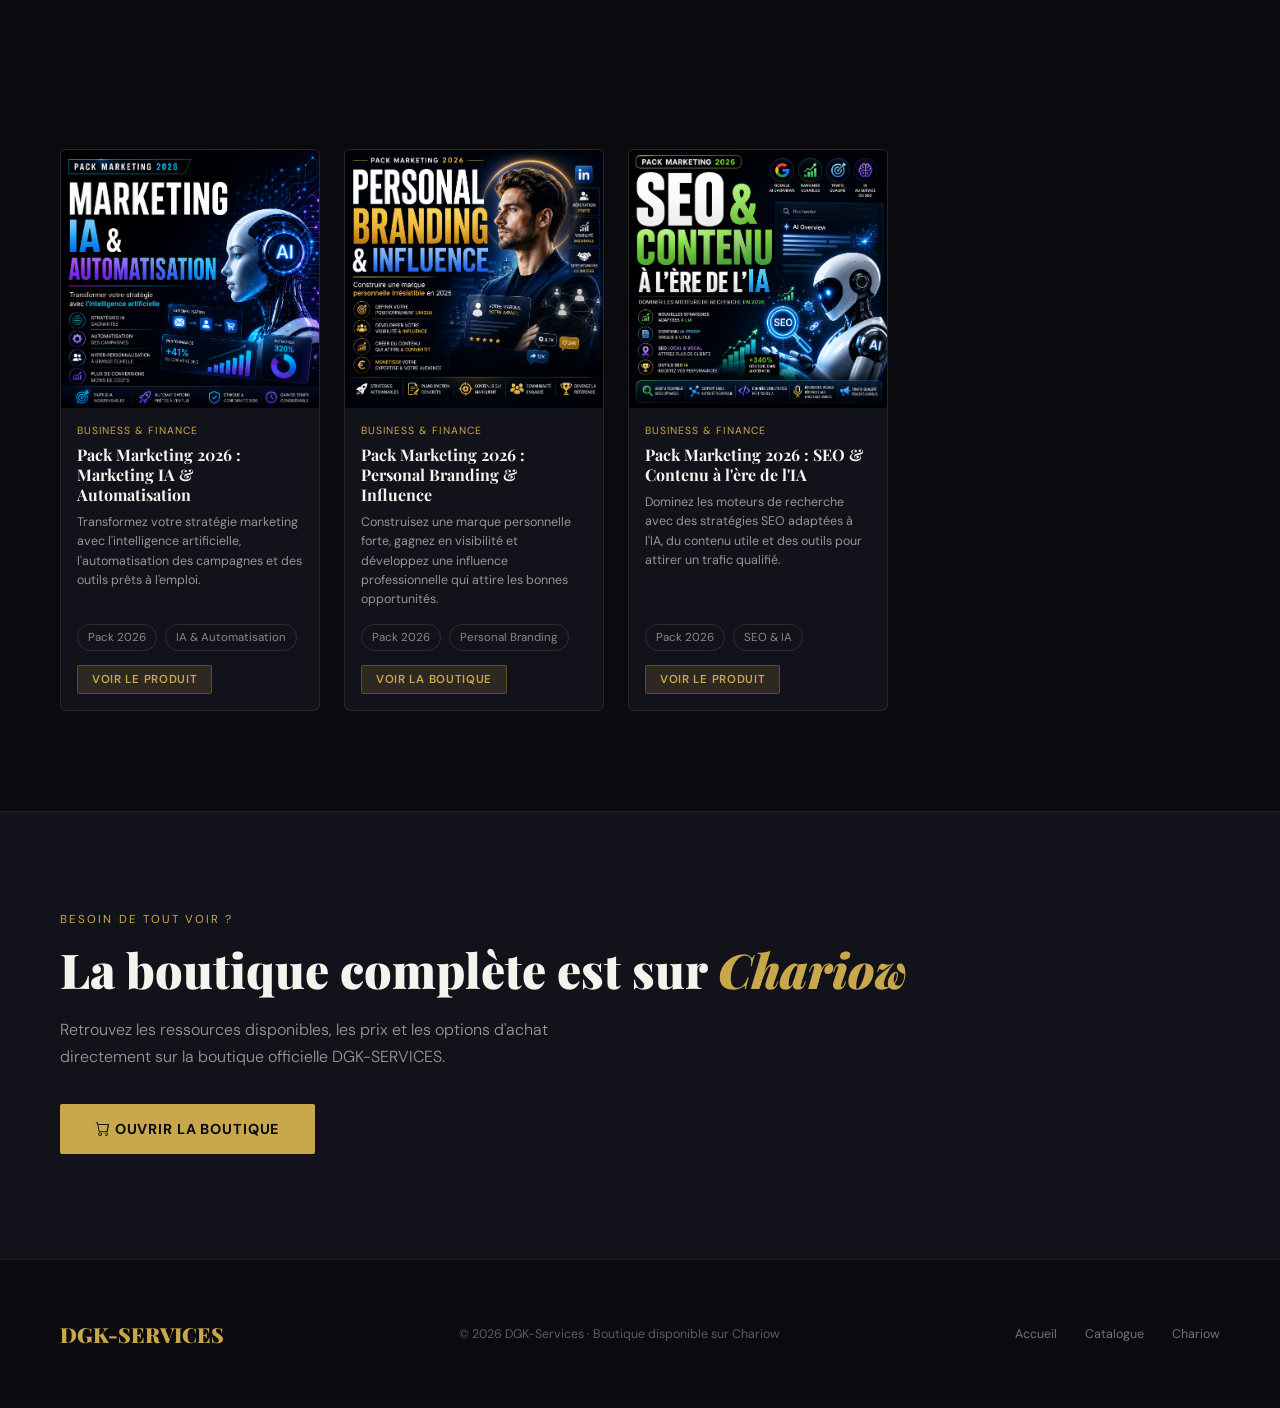
==== commit 5f8f7ce5: "message de modification" ====
--- a/catalogue.html
+++ b/catalogue.html
@@ -33,7 +33,7 @@
       <h1>Choisissez votre prochaine <em>ressource premium</em></h1>
       <p class="hero-sub">Explorez nos ebooks et services professionnels par th&egrave;me. Chaque ressource est pens&eacute;e pour vous aider &agrave; apprendre plus vite, agir avec clart&eacute; et progresser concr&egrave;tement.</p>
       <div class="catalogue-summary">
-        <div><strong>2</strong><span>ressources</span></div>
+        <div><strong>3</strong><span>ressources</span></div>
         <div><strong>10</strong><span>cat&eacute;gories</span></div>
         <div><strong>PDF</strong><span>acc&egrave;s rapide</span></div>
       </div>
@@ -115,13 +115,13 @@
     </div>
 
     <div class="catalogue-results reveal">
-      <span id="catalogueCount">2 ressources disponibles</span>
+      <span id="catalogueCount">3 ressources disponibles</span>
       <a href="https://ztczgngl.mychariow.shop" target="_blank">Voir la boutique Chariow <i class="bi bi-arrow-up-right"></i></a>
     </div>
 
     <div class="catalogue-grid">
       <article class="catalogue-card reveal" data-category="business-finance" data-title="pack marketing 2026 marketing ia automatisation intelligence artificielle business finance">
-        <a href="https://ztczgngl.mychariow.shop/prd_os7q9h" target="_blank" class="product-thumb">
+        <a href="https://ztczgngl.mychariow.shop/prd_lxsalq" target="_blank" class="product-thumb">
           <img src="assets/01_Marketing_IA_Automatisation.png" alt="Pack Marketing 2026 - Marketing IA et Automatisation">
         </a>
         <div class="catalogue-card-body">
@@ -129,12 +129,12 @@
           <h2>Pack Marketing 2026 : Marketing IA & Automatisation</h2>
           <p>Transformez votre strat&eacute;gie marketing avec l'intelligence artificielle, l'automatisation des campagnes et des outils pr&ecirc;ts &agrave; l'emploi.</p>
           <div class="catalogue-meta"><span>Pack 2026</span><span>IA & Automatisation</span></div>
-          <a href="https://ztczgngl.mychariow.shop/prd_os7q9h" target="_blank" class="book-btn">Voir le produit</a>
+          <a href="https://ztczgngl.mychariow.shop/prd_lxsalq" target="_blank" class="book-btn">Voir le produit</a>
         </div>
       </article>
 
       <article class="catalogue-card reveal" data-category="business-finance" data-title="pack marketing 2026 personal branding influence marque personnelle reputation visibilite business finance linkedin">
-        <a href="https://ztczgngl.mychariow.shop/prd_lxsalq" target="_blank" class="product-thumb">
+        <a href="https://ztczgngl.mychariow.shop" target="_blank" class="product-thumb">
           <img src="assets/02_Personal_Branding_Influence.png" alt="Pack Marketing 2026 - Personal Branding et Influence">
         </a>
         <div class="catalogue-card-body">
@@ -142,7 +142,20 @@
           <h2>Pack Marketing 2026 : Personal Branding & Influence</h2>
           <p>Construisez une marque personnelle forte, gagnez en visibilit&eacute; et d&eacute;veloppez une influence professionnelle qui attire les bonnes opportunit&eacute;s.</p>
           <div class="catalogue-meta"><span>Pack 2026</span><span>Personal Branding</span></div>
-          <a href="https://ztczgngl.mychariow.shop/prd_lxsalq" target="_blank" class="book-btn">Voir le produit</a>
+          <a href="https://ztczgngl.mychariow.shop" target="_blank" class="book-btn">Voir la boutique</a>
+        </div>
+      </article>
+
+      <article class="catalogue-card reveal" data-category="business-finance" data-title="pack marketing 2026 seo contenu ia intelligence artificielle google trafic qualifie referencement business finance">
+        <a href="https://ztczgngl.mychariow.shop/prd_os7q9h" target="_blank" class="product-thumb">
+          <img src="assets/03_SEO_Contenu_IA.png" alt="Pack Marketing 2026 - SEO et contenu a l'ere de l'IA">
+        </a>
+        <div class="catalogue-card-body">
+          <div class="book-tag">Business & Finance</div>
+          <h2>Pack Marketing 2026 : SEO & Contenu &agrave; l'&egrave;re de l'IA</h2>
+          <p>Dominez les moteurs de recherche avec des strat&eacute;gies SEO adapt&eacute;es &agrave; l'IA, du contenu utile et des outils pour attirer un trafic qualifi&eacute;.</p>
+          <div class="catalogue-meta"><span>Pack 2026</span><span>SEO & IA</span></div>
+          <a href="https://ztczgngl.mychariow.shop/prd_os7q9h" target="_blank" class="book-btn">Voir le produit</a>
         </div>
       </article>
     </div>
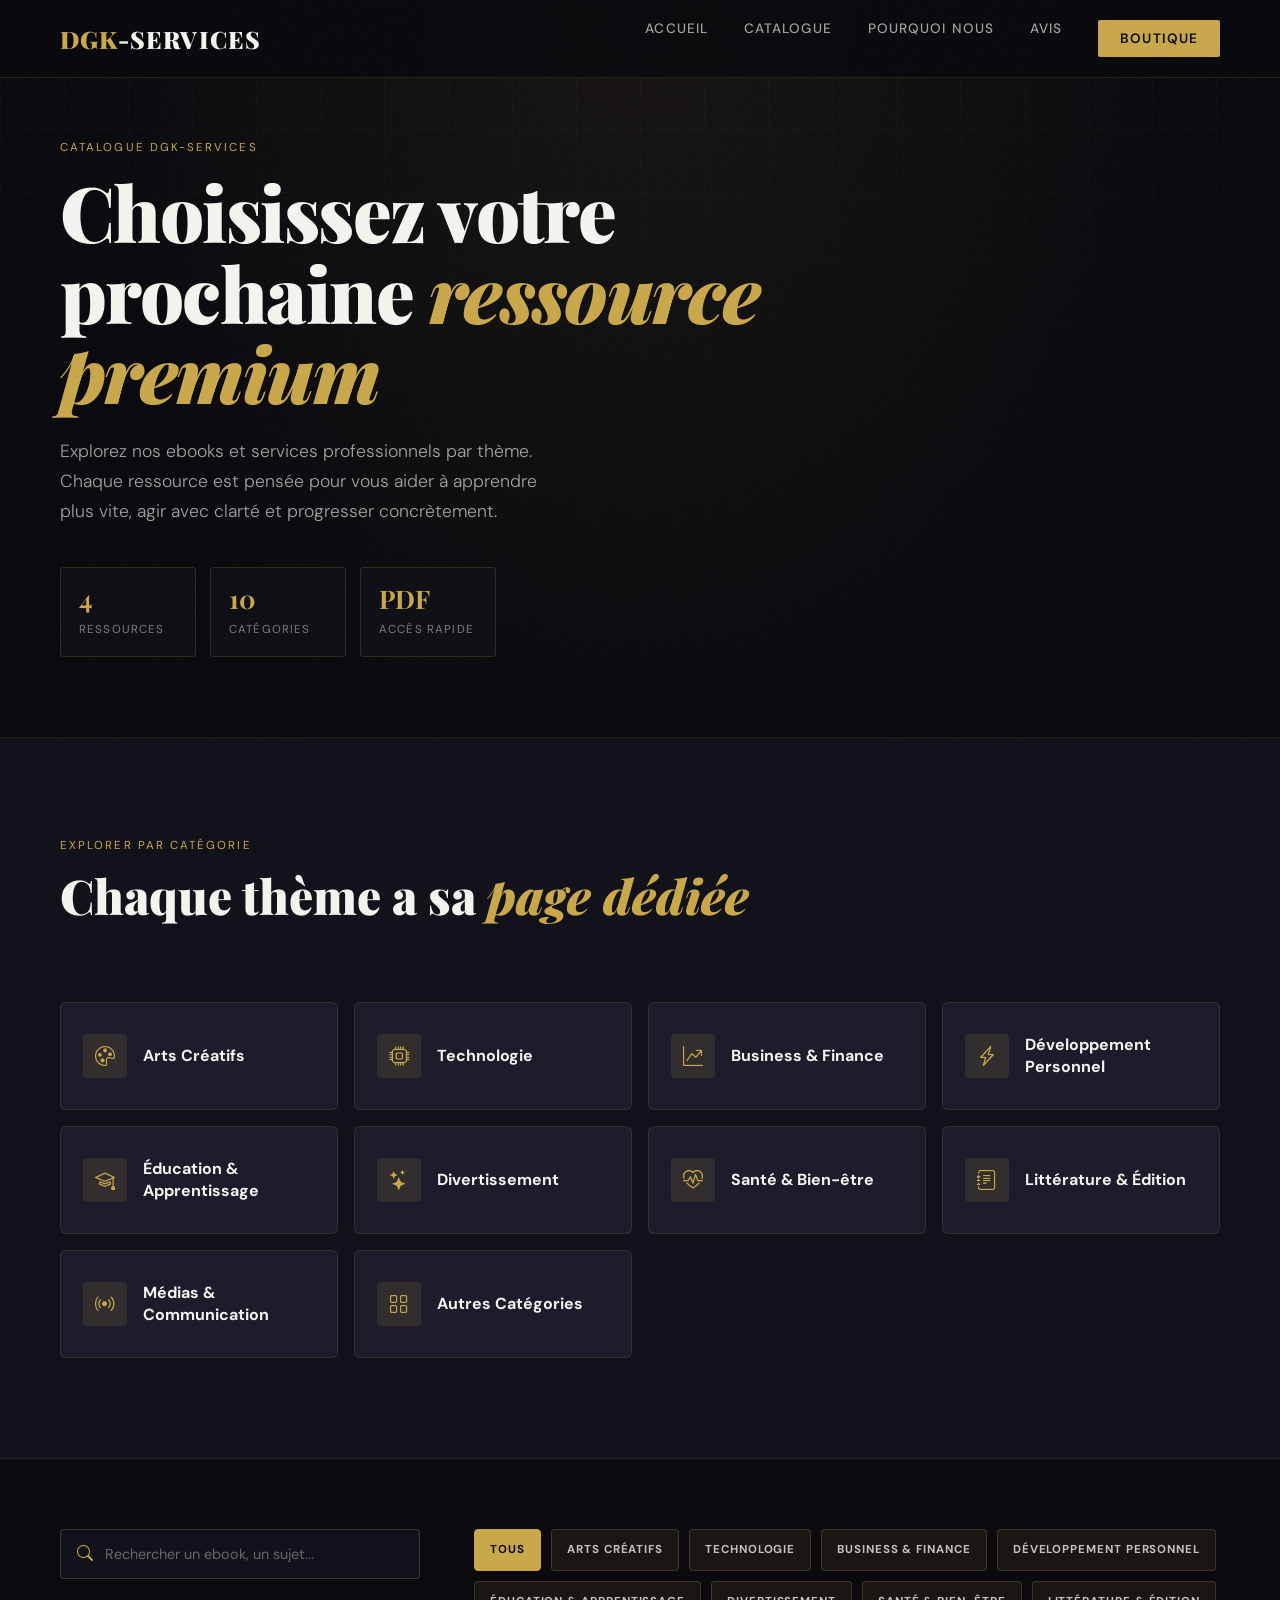
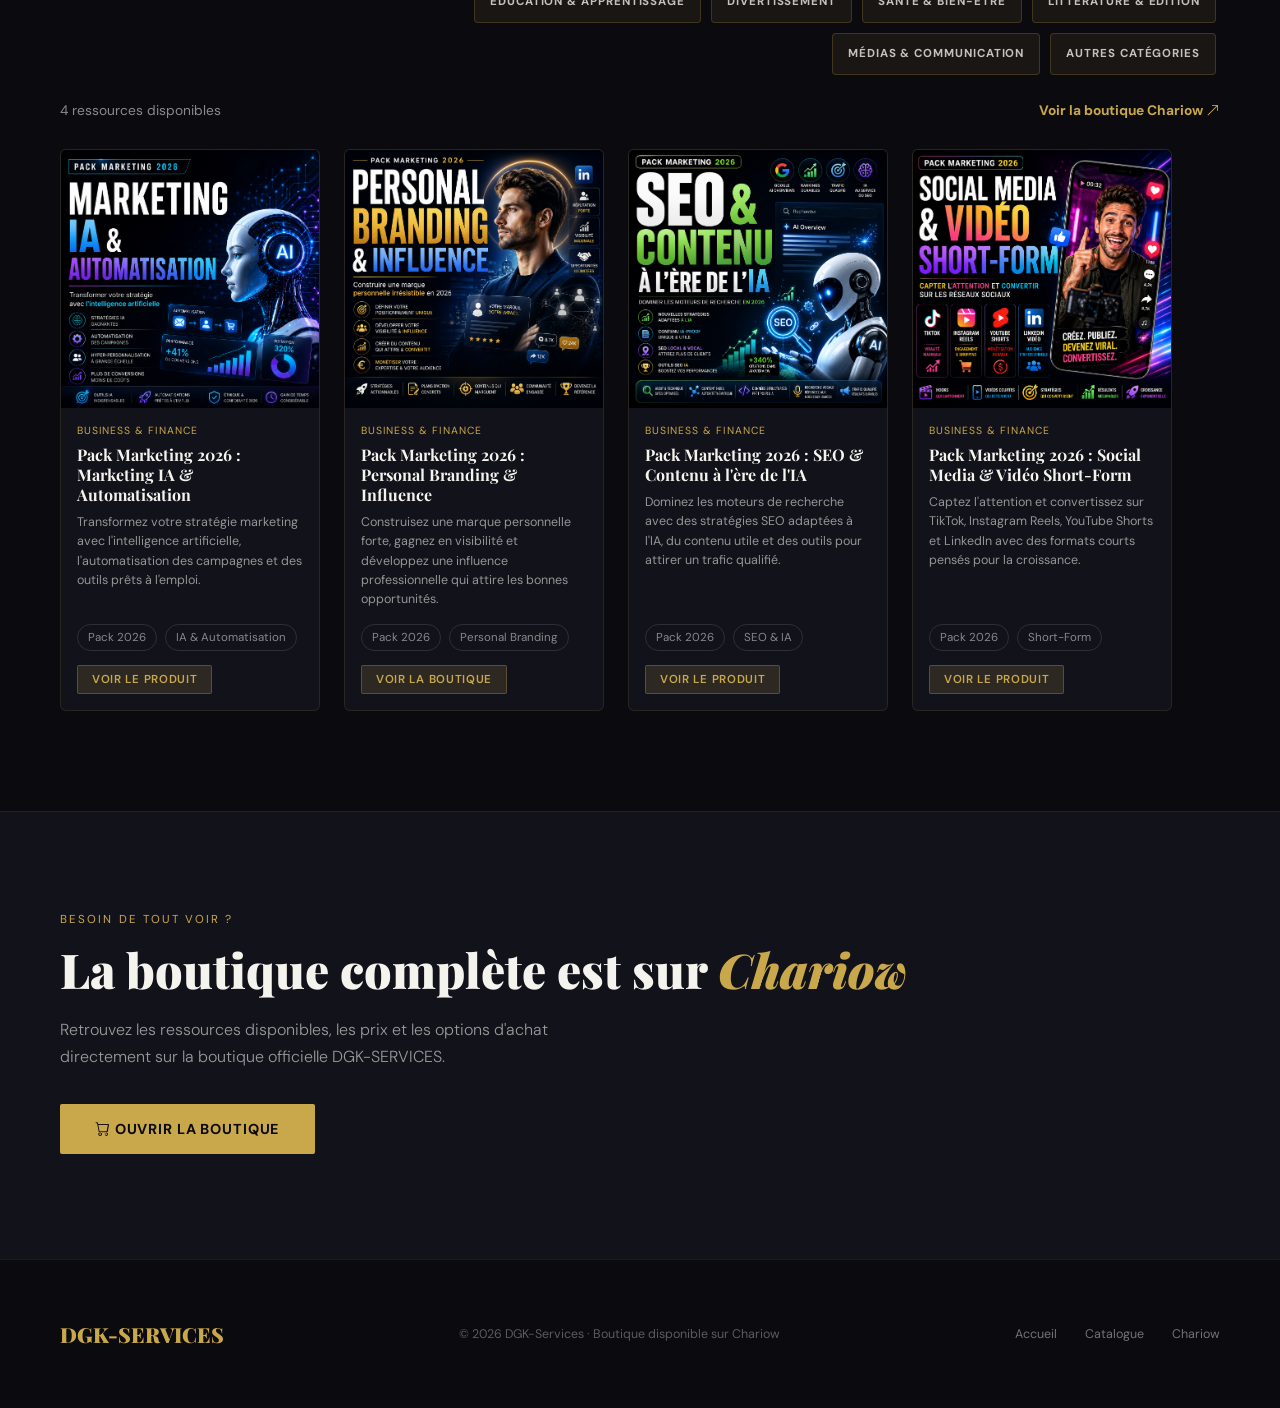
==== commit 0a11ef8e: "message de modification" ====
--- a/catalogue.html
+++ b/catalogue.html
@@ -33,7 +33,7 @@
       <h1>Choisissez votre prochaine <em>ressource premium</em></h1>
       <p class="hero-sub">Explorez nos ebooks et services professionnels par th&egrave;me. Chaque ressource est pens&eacute;e pour vous aider &agrave; apprendre plus vite, agir avec clart&eacute; et progresser concr&egrave;tement.</p>
       <div class="catalogue-summary">
-        <div><strong>3</strong><span>ressources</span></div>
+        <div><strong>4</strong><span>ressources</span></div>
         <div><strong>10</strong><span>cat&eacute;gories</span></div>
         <div><strong>PDF</strong><span>acc&egrave;s rapide</span></div>
       </div>
@@ -115,7 +115,7 @@
     </div>
 
     <div class="catalogue-results reveal">
-      <span id="catalogueCount">3 ressources disponibles</span>
+      <span id="catalogueCount">4 ressources disponibles</span>
       <a href="https://ztczgngl.mychariow.shop" target="_blank">Voir la boutique Chariow <i class="bi bi-arrow-up-right"></i></a>
     </div>
 
@@ -156,6 +156,19 @@
           <p>Dominez les moteurs de recherche avec des strat&eacute;gies SEO adapt&eacute;es &agrave; l'IA, du contenu utile et des outils pour attirer un trafic qualifi&eacute;.</p>
           <div class="catalogue-meta"><span>Pack 2026</span><span>SEO & IA</span></div>
           <a href="https://ztczgngl.mychariow.shop/prd_os7q9h" target="_blank" class="book-btn">Voir le produit</a>
+        </div>
+      </article>
+
+      <article class="catalogue-card reveal" data-category="business-finance" data-title="pack marketing 2026 social media video short form reseaux sociaux tiktok instagram reels youtube shorts linkedin viral business finance">
+        <a href="https://ztczgngl.mychariow.shop/prd_0mz6ir" target="_blank" class="product-thumb">
+          <img src="assets/04_Social_Media_Video_Short_Form.png" alt="Pack Marketing 2026 - Social Media et Video Short-Form">
+        </a>
+        <div class="catalogue-card-body">
+          <div class="book-tag">Business & Finance</div>
+          <h2>Pack Marketing 2026 : Social Media & Vid&eacute;o Short-Form</h2>
+          <p>Captez l'attention et convertissez sur TikTok, Instagram Reels, YouTube Shorts et LinkedIn avec des formats courts pens&eacute;s pour la croissance.</p>
+          <div class="catalogue-meta"><span>Pack 2026</span><span>Short-Form</span></div>
+          <a href="https://ztczgngl.mychariow.shop/prd_0mz6ir" target="_blank" class="book-btn">Voir le produit</a>
         </div>
       </article>
     </div>
--- a/catalogue.css
+++ b/catalogue.css
@@ -397,6 +397,9 @@
   .catalogue-toolbar { grid-template-columns: 1fr; }
   .catalogue-filters { justify-content: flex-start; }
   .catalogue-results { align-items: flex-start; flex-direction: column; }
-  .catalogue-grid { grid-template-columns: minmax(0, 260px); }
-  .catalogue-card { max-width: 260px; }
-}
+  .catalogue-grid { grid-template-columns: 1fr; }
+  .catalogue-card {
+    width: 100%;
+    max-width: none;
+  }
+}
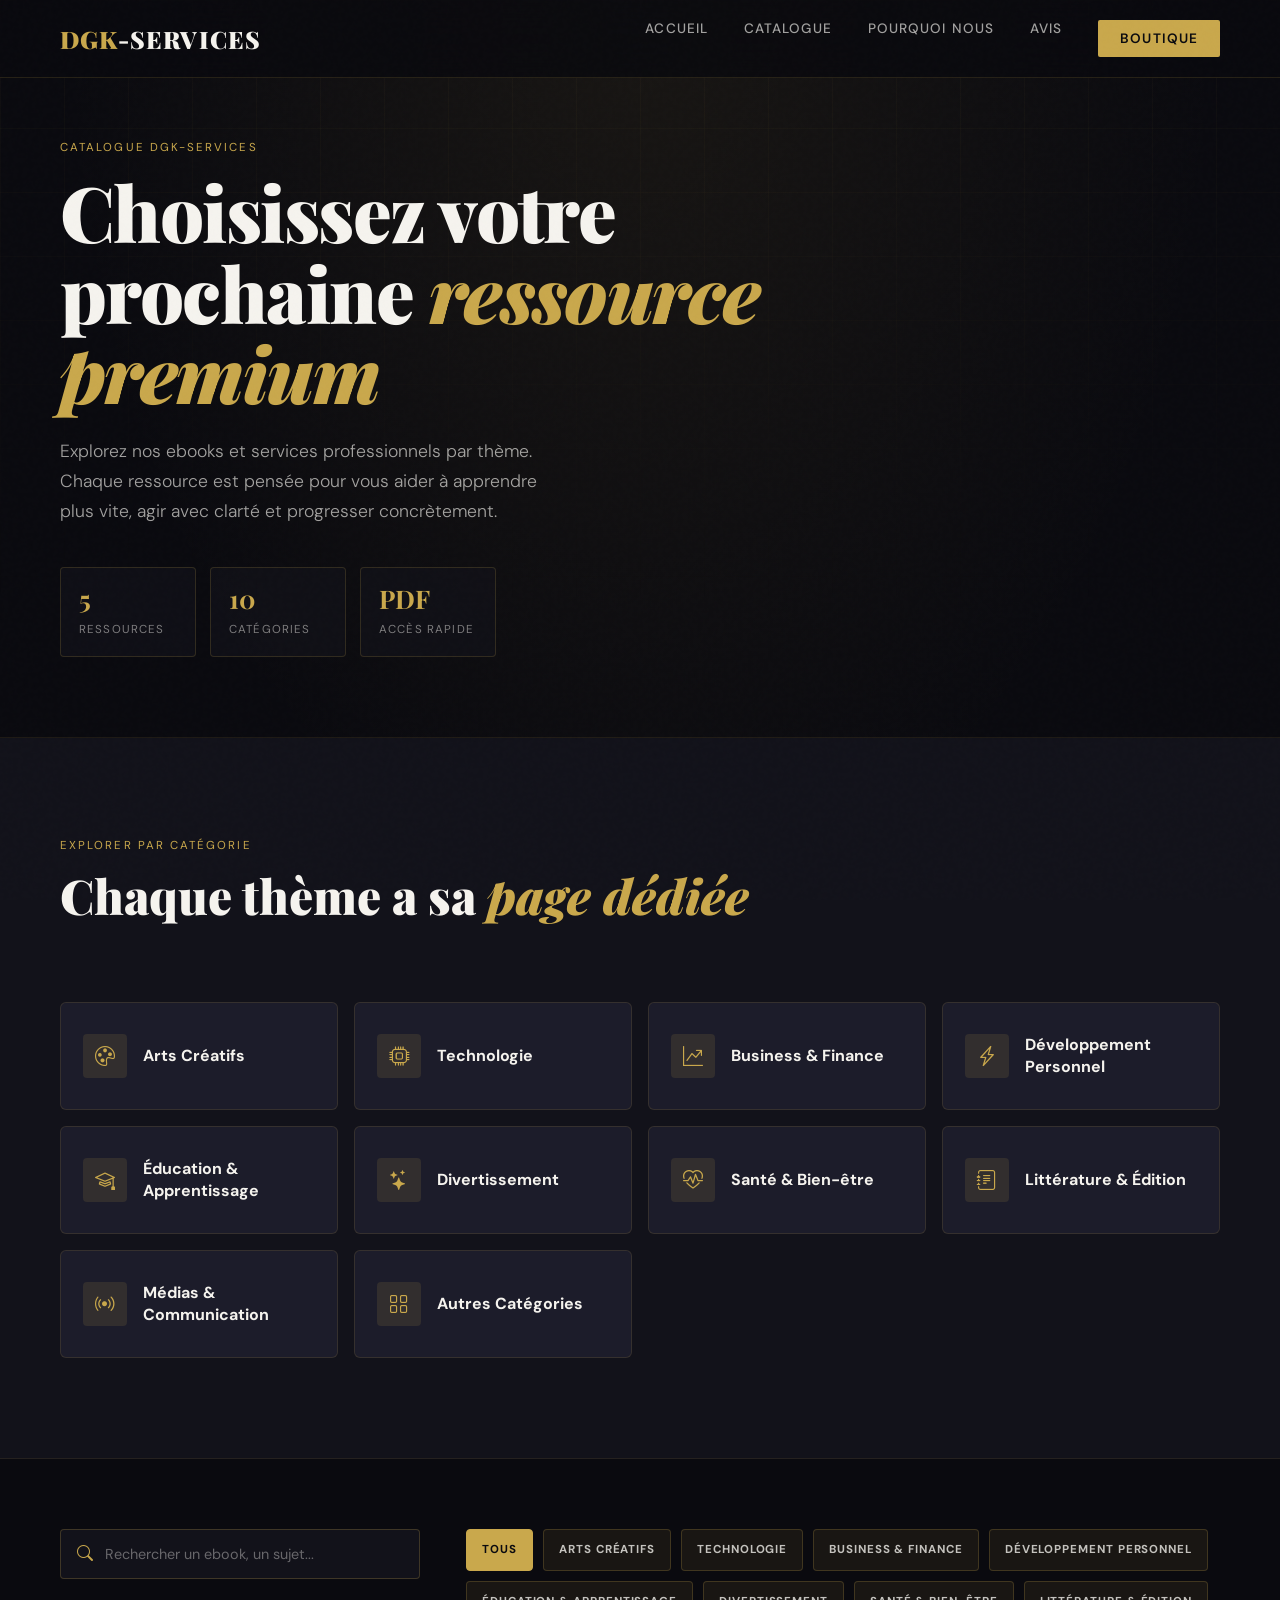
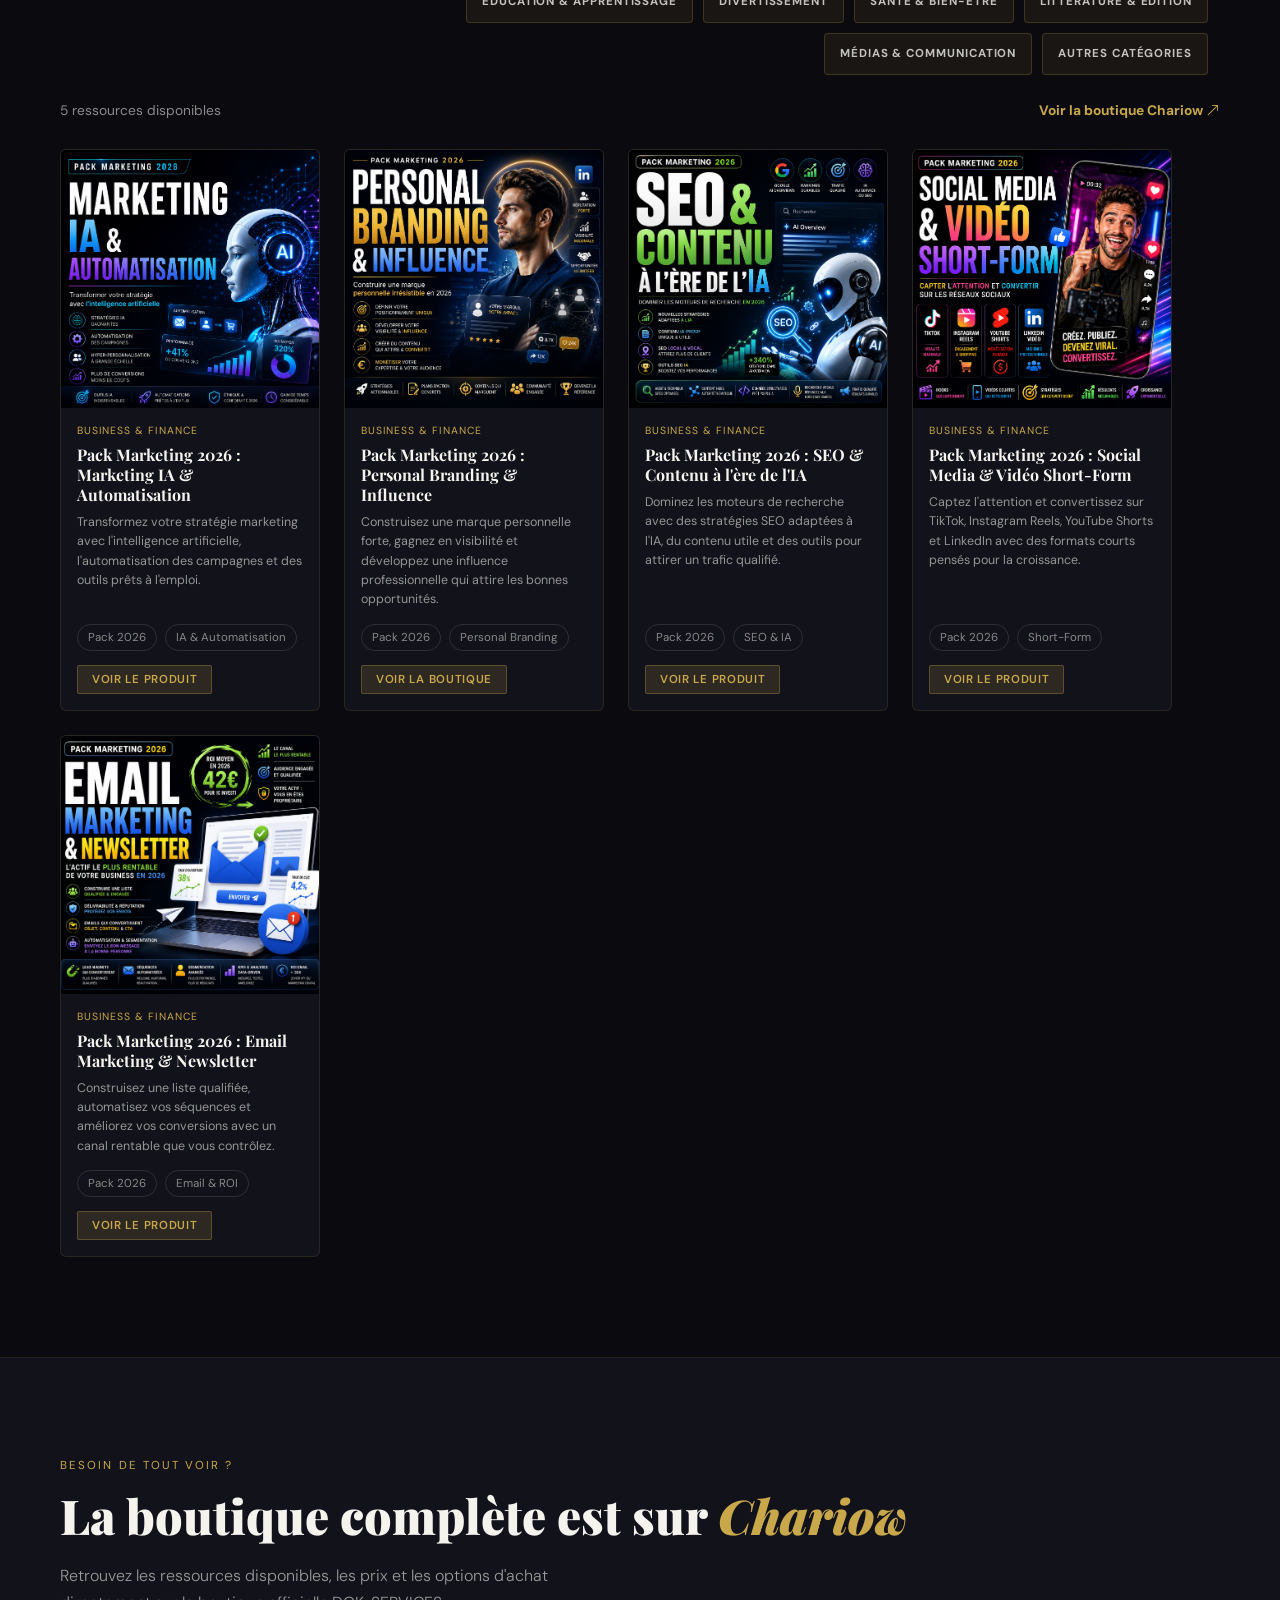
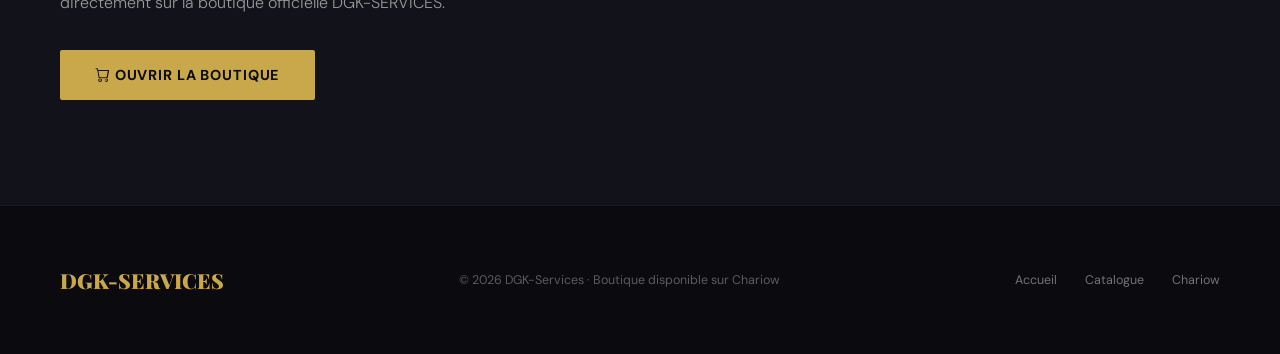
==== commit 593088b7: "message de modification" ====
--- a/catalogue.html
+++ b/catalogue.html
@@ -33,7 +33,7 @@
       <h1>Choisissez votre prochaine <em>ressource premium</em></h1>
       <p class="hero-sub">Explorez nos ebooks et services professionnels par th&egrave;me. Chaque ressource est pens&eacute;e pour vous aider &agrave; apprendre plus vite, agir avec clart&eacute; et progresser concr&egrave;tement.</p>
       <div class="catalogue-summary">
-        <div><strong>4</strong><span>ressources</span></div>
+        <div><strong>5</strong><span>ressources</span></div>
         <div><strong>10</strong><span>cat&eacute;gories</span></div>
         <div><strong>PDF</strong><span>acc&egrave;s rapide</span></div>
       </div>
@@ -115,7 +115,7 @@
     </div>
 
     <div class="catalogue-results reveal">
-      <span id="catalogueCount">4 ressources disponibles</span>
+      <span id="catalogueCount">5 ressources disponibles</span>
       <a href="https://ztczgngl.mychariow.shop" target="_blank">Voir la boutique Chariow <i class="bi bi-arrow-up-right"></i></a>
     </div>
 
@@ -169,6 +169,19 @@
           <p>Captez l'attention et convertissez sur TikTok, Instagram Reels, YouTube Shorts et LinkedIn avec des formats courts pens&eacute;s pour la croissance.</p>
           <div class="catalogue-meta"><span>Pack 2026</span><span>Short-Form</span></div>
           <a href="https://ztczgngl.mychariow.shop/prd_0mz6ir" target="_blank" class="book-btn">Voir le produit</a>
+        </div>
+      </article>
+
+      <article class="catalogue-card reveal" data-category="business-finance" data-title="pack marketing 2026 email marketing newsletter automatisation segmentation delivrabilite roi business finance">
+        <a href="https://ztczgngl.mychariow.shop/prd_4ug7x5" target="_blank" class="product-thumb">
+          <img src="assets/05_Email_Marketing_Newsletter.png" alt="Pack Marketing 2026 - Email Marketing et Newsletter">
+        </a>
+        <div class="catalogue-card-body">
+          <div class="book-tag">Business & Finance</div>
+          <h2>Pack Marketing 2026 : Email Marketing & Newsletter</h2>
+          <p>Construisez une liste qualifi&eacute;e, automatisez vos s&eacute;quences et am&eacute;liorez vos conversions avec un canal rentable que vous contr&ocirc;lez.</p>
+          <div class="catalogue-meta"><span>Pack 2026</span><span>Email & ROI</span></div>
+          <a href="https://ztczgngl.mychariow.shop/prd_4ug7x5" target="_blank" class="book-btn">Voir le produit</a>
         </div>
       </article>
     </div>
--- a/catalogue.css
+++ b/catalogue.css
@@ -200,7 +200,30 @@
   flex-wrap: wrap;
   max-height: 152px;
   overflow-y: auto;
-  padding-right: 4px;
+  padding-right: 12px;
+  scrollbar-color: var(--gold) rgba(201,168,76,0.12);
+  scrollbar-width: thin;
+}
+
+.catalogue-filters::-webkit-scrollbar {
+  width: 10px;
+  height: 10px;
+}
+
+.catalogue-filters::-webkit-scrollbar-track {
+  background: rgba(201,168,76,0.08);
+  border: 1px solid rgba(201,168,76,0.16);
+  border-radius: 999px;
+}
+
+.catalogue-filters::-webkit-scrollbar-thumb {
+  background: linear-gradient(180deg, var(--gold-light), var(--gold));
+  border: 2px solid var(--dark);
+  border-radius: 999px;
+}
+
+.catalogue-filters::-webkit-scrollbar-thumb:hover {
+  background: var(--gold-light);
 }
 
 .filter-btn {
@@ -395,7 +418,23 @@
 @media (max-width: 900px) {
   .catalogue-hero { min-height: auto; padding: 110px 24px 60px; }
   .catalogue-toolbar { grid-template-columns: 1fr; }
-  .catalogue-filters { justify-content: flex-start; }
+  .catalogue-filters {
+    flex-wrap: nowrap;
+    justify-content: flex-start;
+    max-height: none;
+    overflow-x: auto;
+    overflow-y: hidden;
+    margin-inline: -24px;
+    padding: 0 46px 14px 24px;
+    scroll-snap-type: x proximity;
+    -webkit-overflow-scrolling: touch;
+    -webkit-mask-image: linear-gradient(90deg, #000 calc(100% - 54px), transparent);
+    mask-image: linear-gradient(90deg, #000 calc(100% - 54px), transparent);
+  }
+  .catalogue-filters .filter-btn {
+    flex: 0 0 auto;
+    scroll-snap-align: start;
+  }
   .catalogue-results { align-items: flex-start; flex-direction: column; }
   .catalogue-grid { grid-template-columns: 1fr; }
   .catalogue-card {
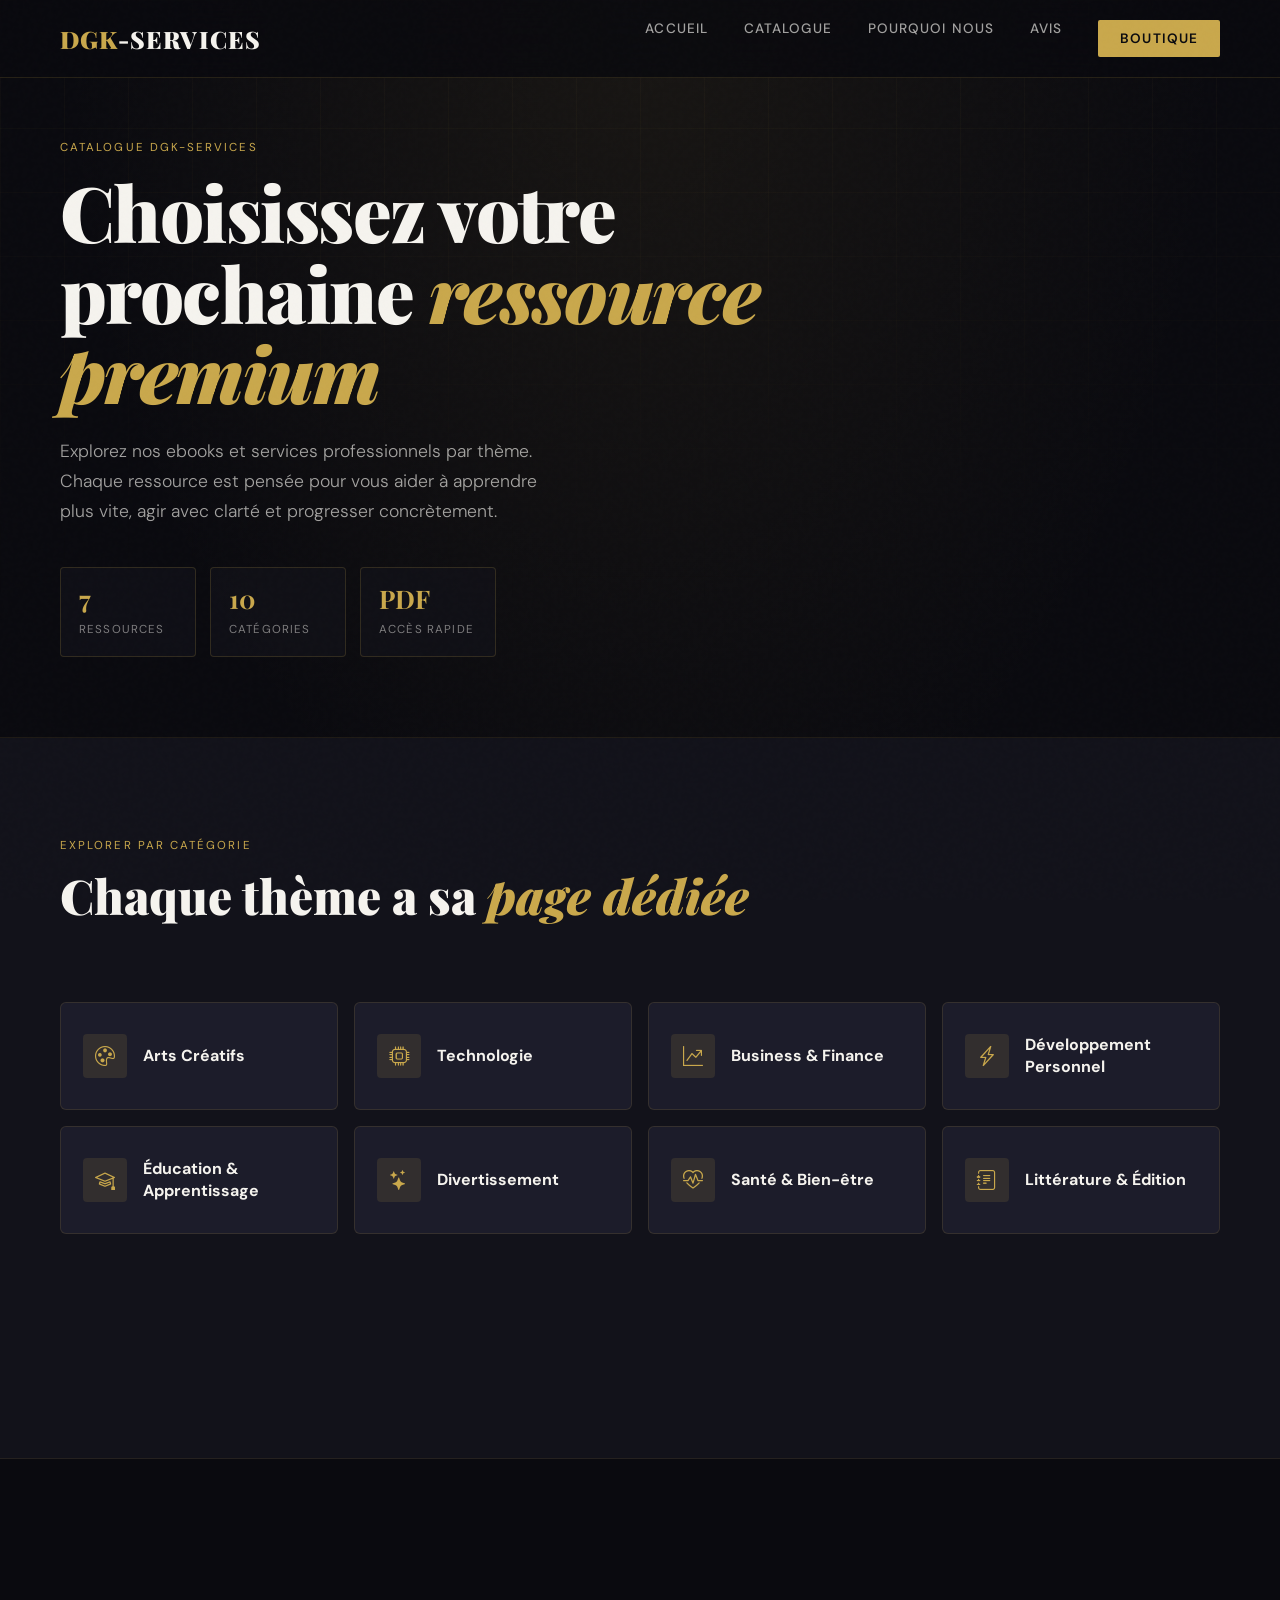
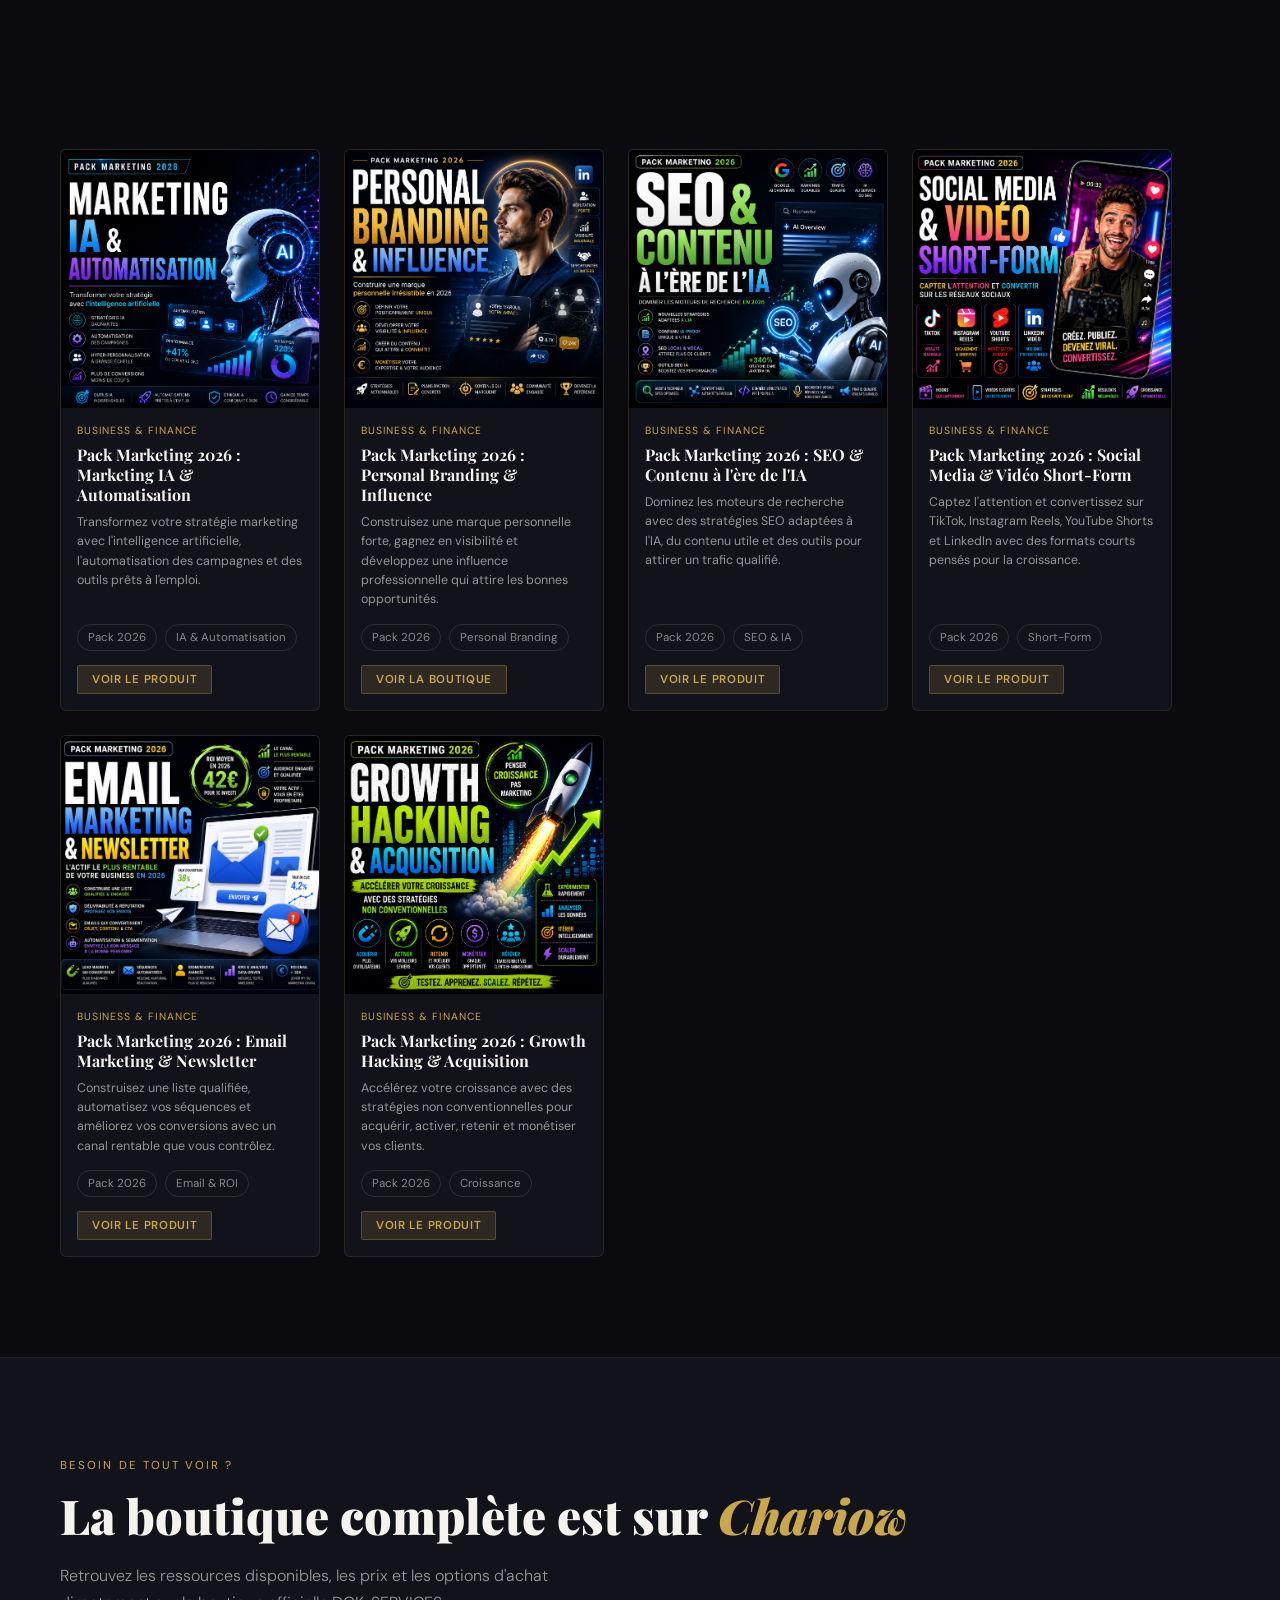
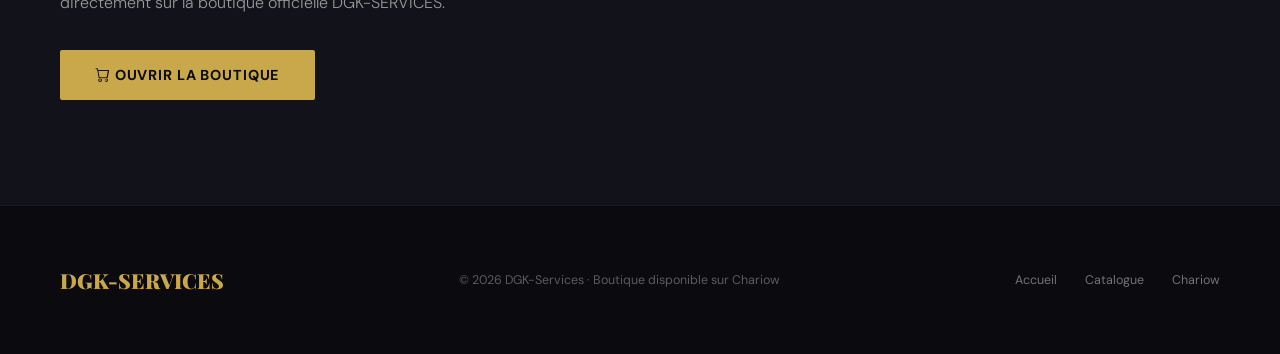
==== commit 2628006e: "message de modification" ====
--- a/catalogue.html
+++ b/catalogue.html
@@ -33,7 +33,7 @@
       <h1>Choisissez votre prochaine <em>ressource premium</em></h1>
       <p class="hero-sub">Explorez nos ebooks et services professionnels par th&egrave;me. Chaque ressource est pens&eacute;e pour vous aider &agrave; apprendre plus vite, agir avec clart&eacute; et progresser concr&egrave;tement.</p>
       <div class="catalogue-summary">
-        <div><strong>5</strong><span>ressources</span></div>
+        <div><strong>7</strong><span>ressources</span></div>
         <div><strong>10</strong><span>cat&eacute;gories</span></div>
         <div><strong>PDF</strong><span>acc&egrave;s rapide</span></div>
       </div>
@@ -115,7 +115,7 @@
     </div>
 
     <div class="catalogue-results reveal">
-      <span id="catalogueCount">5 ressources disponibles</span>
+      <span id="catalogueCount">7 ressources disponibles</span>
       <a href="https://ztczgngl.mychariow.shop" target="_blank">Voir la boutique Chariow <i class="bi bi-arrow-up-right"></i></a>
     </div>
 
@@ -182,6 +182,32 @@
           <p>Construisez une liste qualifi&eacute;e, automatisez vos s&eacute;quences et am&eacute;liorez vos conversions avec un canal rentable que vous contr&ocirc;lez.</p>
           <div class="catalogue-meta"><span>Pack 2026</span><span>Email & ROI</span></div>
           <a href="https://ztczgngl.mychariow.shop/prd_4ug7x5" target="_blank" class="book-btn">Voir le produit</a>
+        </div>
+      </article>
+
+      <article class="catalogue-card reveal" data-category="business-finance" data-title="pack marketing 2026 growth hacking acquisition croissance utilisateurs retention monetisation business finance">
+        <a href="https://ztczgngl.mychariow.shop/prd_8d1u4r" target="_blank" class="product-thumb">
+          <img src="assets/06_Growth_Hacking_Acquisition.png" alt="Pack Marketing 2026 - Growth Hacking et Acquisition">
+        </a>
+        <div class="catalogue-card-body">
+          <div class="book-tag">Business & Finance</div>
+          <h2>Pack Marketing 2026 : Growth Hacking & Acquisition</h2>
+          <p>Acc&eacute;l&eacute;rez votre croissance avec des strat&eacute;gies non conventionnelles pour acqu&eacute;rir, activer, retenir et mon&eacute;tiser vos clients.</p>
+          <div class="catalogue-meta"><span>Pack 2026</span><span>Croissance</span></div>
+          <a href="https://ztczgngl.mychariow.shop/prd_8d1u4r" target="_blank" class="book-btn">Voir le produit</a>
+        </div>
+      </article>
+
+      <article class="catalogue-card reveal" data-category="business-finance" data-title="pack marketing 2026 marketing de contenu b2b leads qualifies cycle de vente abm business finance">
+        <a href="https://ztczgngl.mychariow.shop/prd_aj5l7k" target="_blank" class="product-thumb">
+          <img src="assets/07_Marketing_Contenu_B2B.png" alt="Pack Marketing 2026 - Marketing de Contenu B2B">
+        </a>
+        <div class="catalogue-card-body">
+          <div class="book-tag">Business & Finance</div>
+          <h2>Pack Marketing 2026 : Marketing de Contenu B2B</h2>
+          <p>G&eacute;n&eacute;rez des leads qualifi&eacute;s et raccourcissez vos cycles de vente avec un contenu B2B align&eacute; sur le parcours d'achat.</p>
+          <div class="catalogue-meta"><span>Pack 2026</span><span>B2B & Leads</span></div>
+          <a href="https://ztczgngl.mychariow.shop/prd_aj5l7k" target="_blank" class="book-btn">Voir le produit</a>
         </div>
       </article>
     </div>
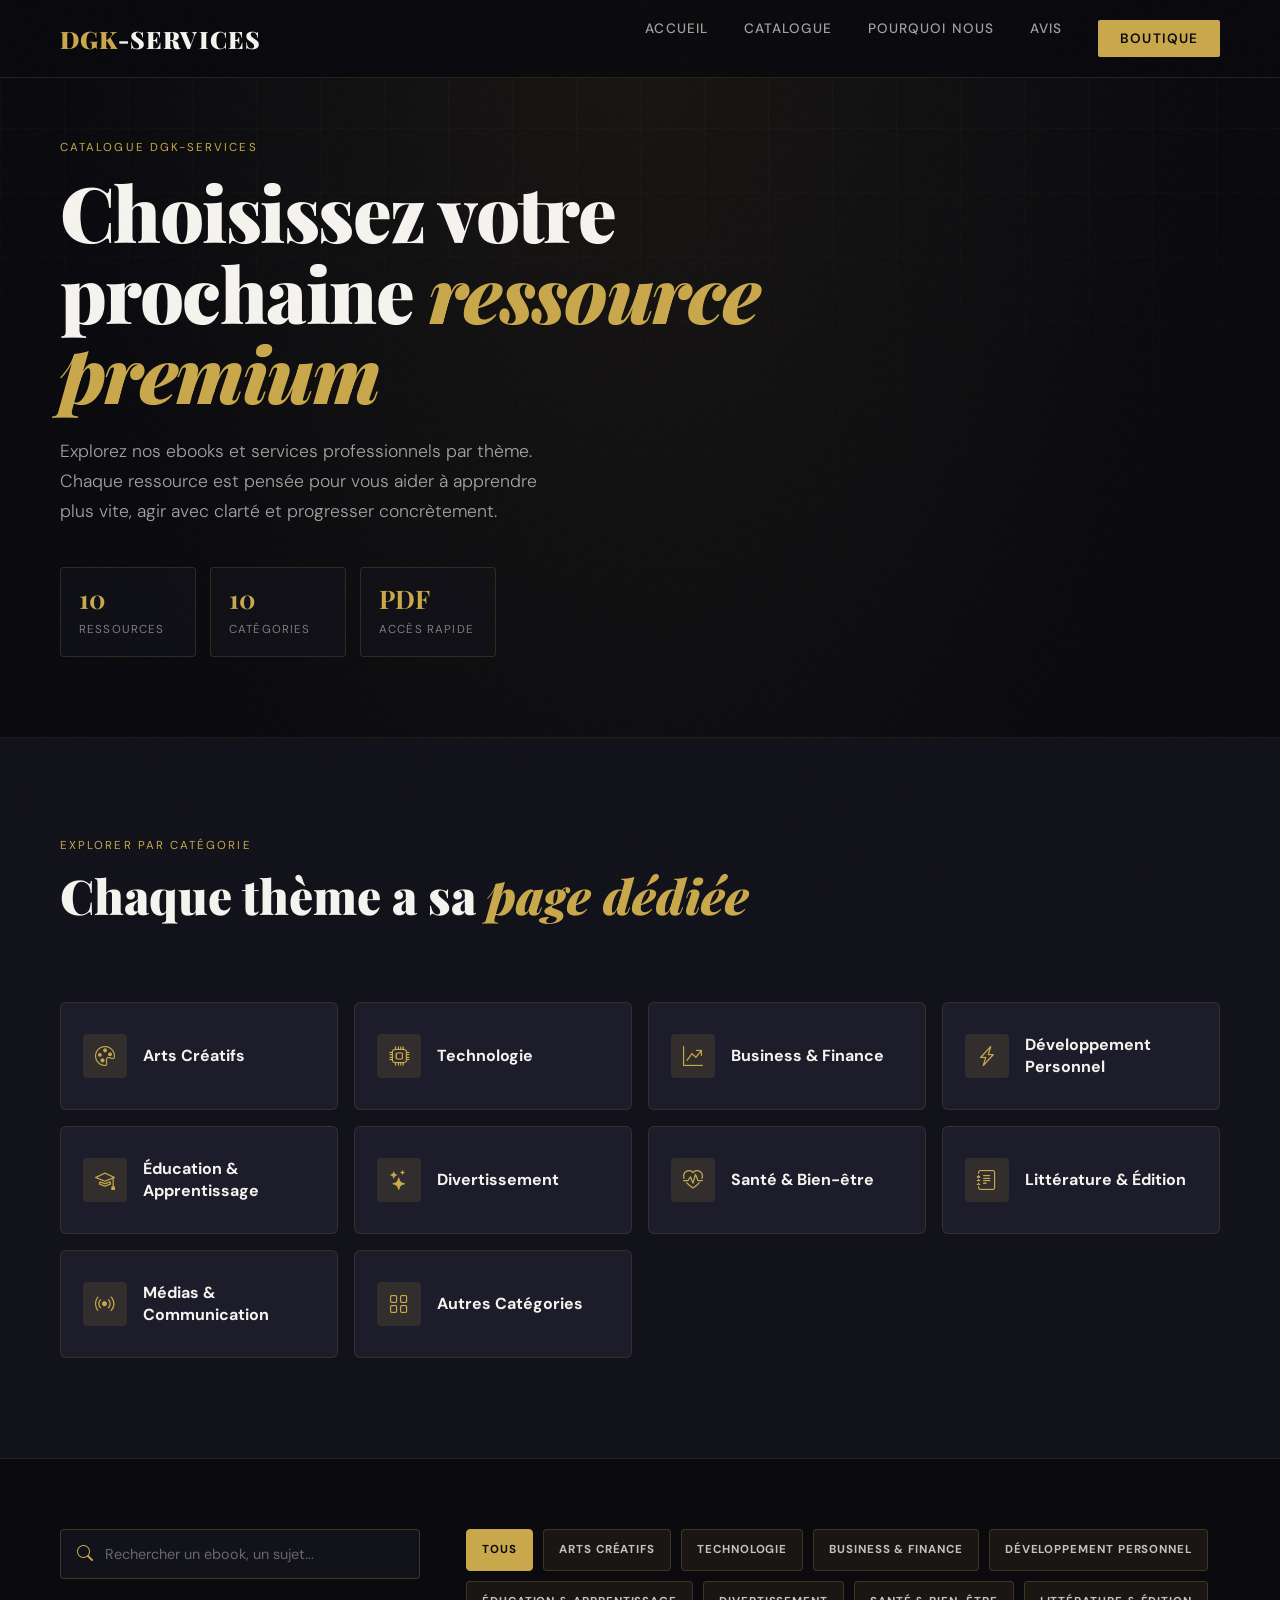
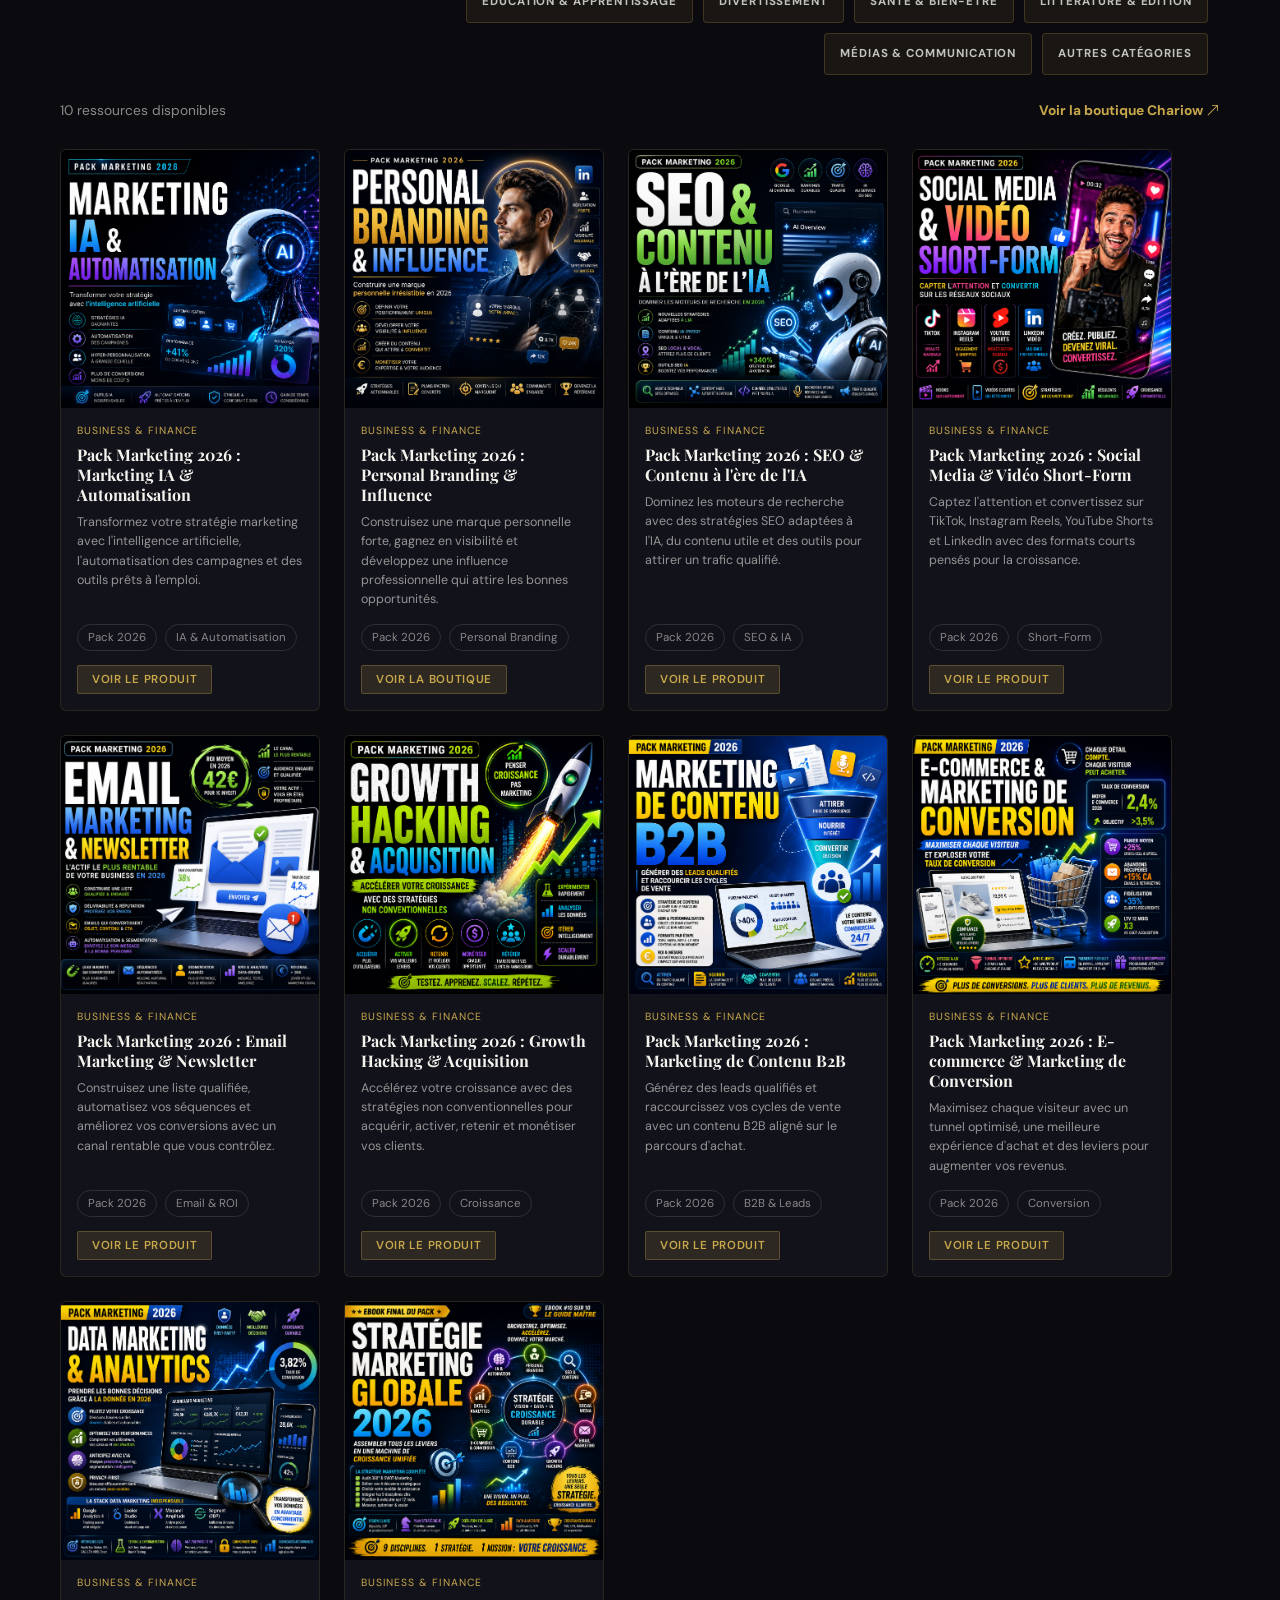
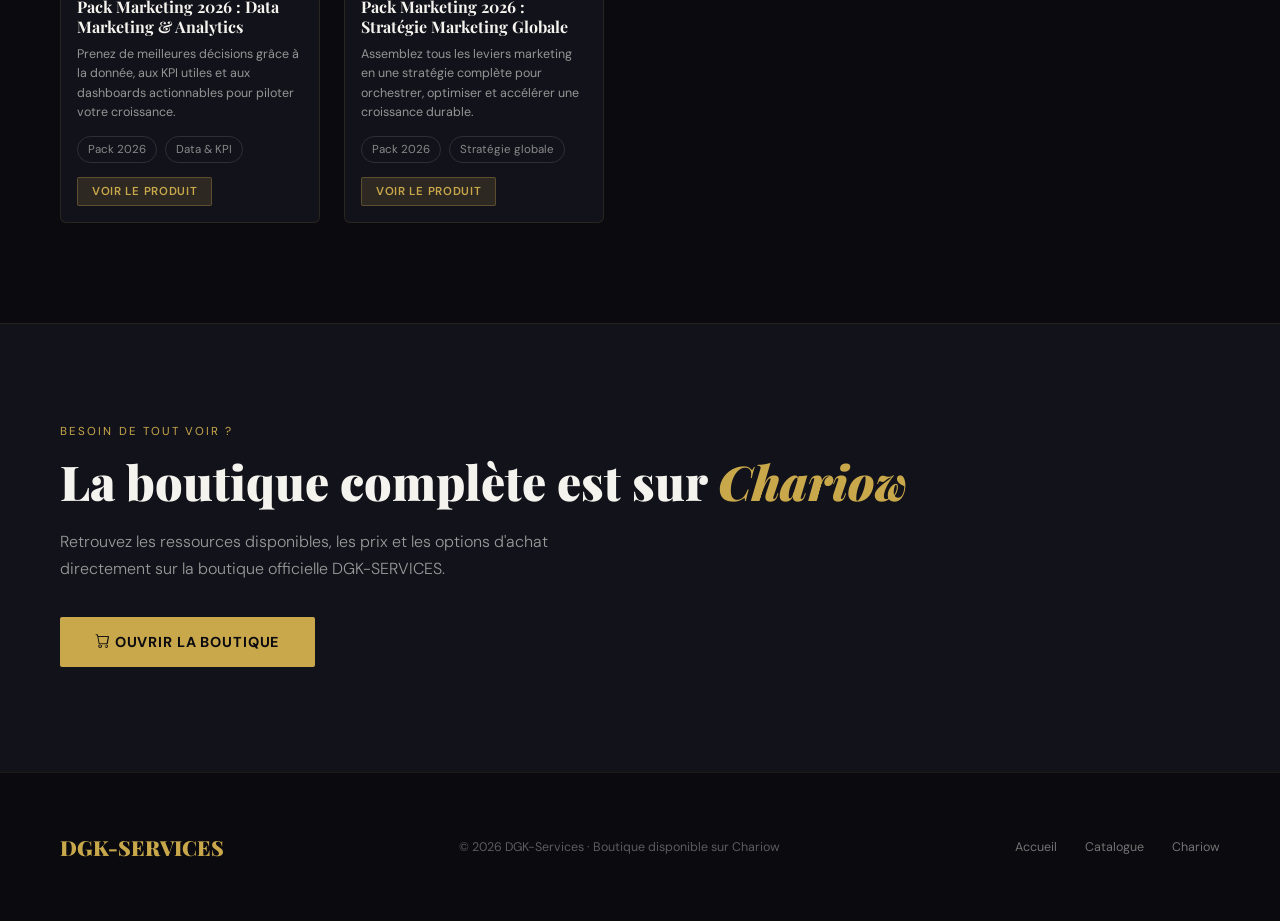
==== commit 27971a1f: "message de modification" ====
--- a/catalogue.html
+++ b/catalogue.html
@@ -33,7 +33,7 @@
       <h1>Choisissez votre prochaine <em>ressource premium</em></h1>
       <p class="hero-sub">Explorez nos ebooks et services professionnels par th&egrave;me. Chaque ressource est pens&eacute;e pour vous aider &agrave; apprendre plus vite, agir avec clart&eacute; et progresser concr&egrave;tement.</p>
       <div class="catalogue-summary">
-        <div><strong>7</strong><span>ressources</span></div>
+        <div><strong>10</strong><span>ressources</span></div>
         <div><strong>10</strong><span>cat&eacute;gories</span></div>
         <div><strong>PDF</strong><span>acc&egrave;s rapide</span></div>
       </div>
@@ -115,7 +115,7 @@
     </div>
 
     <div class="catalogue-results reveal">
-      <span id="catalogueCount">7 ressources disponibles</span>
+      <span id="catalogueCount">10 ressources disponibles</span>
       <a href="https://ztczgngl.mychariow.shop" target="_blank">Voir la boutique Chariow <i class="bi bi-arrow-up-right"></i></a>
     </div>
 
@@ -208,6 +208,45 @@
           <p>G&eacute;n&eacute;rez des leads qualifi&eacute;s et raccourcissez vos cycles de vente avec un contenu B2B align&eacute; sur le parcours d'achat.</p>
           <div class="catalogue-meta"><span>Pack 2026</span><span>B2B & Leads</span></div>
           <a href="https://ztczgngl.mychariow.shop/prd_aj5l7k" target="_blank" class="book-btn">Voir le produit</a>
+        </div>
+      </article>
+
+      <article class="catalogue-card reveal" data-category="business-finance" data-title="pack marketing 2026 ecommerce marketing conversion boutique panier moyen tunnel optimise ventes business finance">
+        <a href="https://ztczgngl.mychariow.shop/prd_0823da" target="_blank" class="product-thumb">
+          <img src="assets/08_Ecommerce_Conversion.png" alt="Pack Marketing 2026 - E-commerce et Marketing de Conversion">
+        </a>
+        <div class="catalogue-card-body">
+          <div class="book-tag">Business & Finance</div>
+          <h2>Pack Marketing 2026 : E-commerce & Marketing de Conversion</h2>
+          <p>Maximisez chaque visiteur avec un tunnel optimis&eacute;, une meilleure exp&eacute;rience d'achat et des leviers pour augmenter vos revenus.</p>
+          <div class="catalogue-meta"><span>Pack 2026</span><span>Conversion</span></div>
+          <a href="https://ztczgngl.mychariow.shop/prd_0823da" target="_blank" class="book-btn">Voir le produit</a>
+        </div>
+      </article>
+
+      <article class="catalogue-card reveal" data-category="business-finance" data-title="pack marketing 2026 data marketing analytics donnees kpi dashboards ga4 looker studio business finance">
+        <a href="https://ztczgngl.mychariow.shop/prd_xdbq0x" target="_blank" class="product-thumb">
+          <img src="assets/09_Data_Marketing_Analytics.png" alt="Pack Marketing 2026 - Data Marketing et Analytics">
+        </a>
+        <div class="catalogue-card-body">
+          <div class="book-tag">Business & Finance</div>
+          <h2>Pack Marketing 2026 : Data Marketing & Analytics</h2>
+          <p>Prenez de meilleures d&eacute;cisions gr&acirc;ce &agrave; la donn&eacute;e, aux KPI utiles et aux dashboards actionnables pour piloter votre croissance.</p>
+          <div class="catalogue-meta"><span>Pack 2026</span><span>Data & KPI</span></div>
+          <a href="https://ztczgngl.mychariow.shop/prd_xdbq0x" target="_blank" class="book-btn">Voir le produit</a>
+        </div>
+      </article>
+
+      <article class="catalogue-card reveal" data-category="business-finance" data-title="pack marketing 2026 strategie marketing globale strategie complete croissance durable vision data ia swot audit business finance">
+        <a href="https://ztczgngl.mychariow.shop/prd_6hcwjr" target="_blank" class="product-thumb">
+          <img src="assets/10_Strategie_Marketing_Globale_2026.png" alt="Pack Marketing 2026 - Strategie Marketing Globale">
+        </a>
+        <div class="catalogue-card-body">
+          <div class="book-tag">Business & Finance</div>
+          <h2>Pack Marketing 2026 : Strat&eacute;gie Marketing Globale</h2>
+          <p>Assemblez tous les leviers marketing en une strat&eacute;gie compl&egrave;te pour orchestrer, optimiser et acc&eacute;l&eacute;rer une croissance durable.</p>
+          <div class="catalogue-meta"><span>Pack 2026</span><span>Strat&eacute;gie globale</span></div>
+          <a href="https://ztczgngl.mychariow.shop/prd_6hcwjr" target="_blank" class="book-btn">Voir le produit</a>
         </div>
       </article>
     </div>
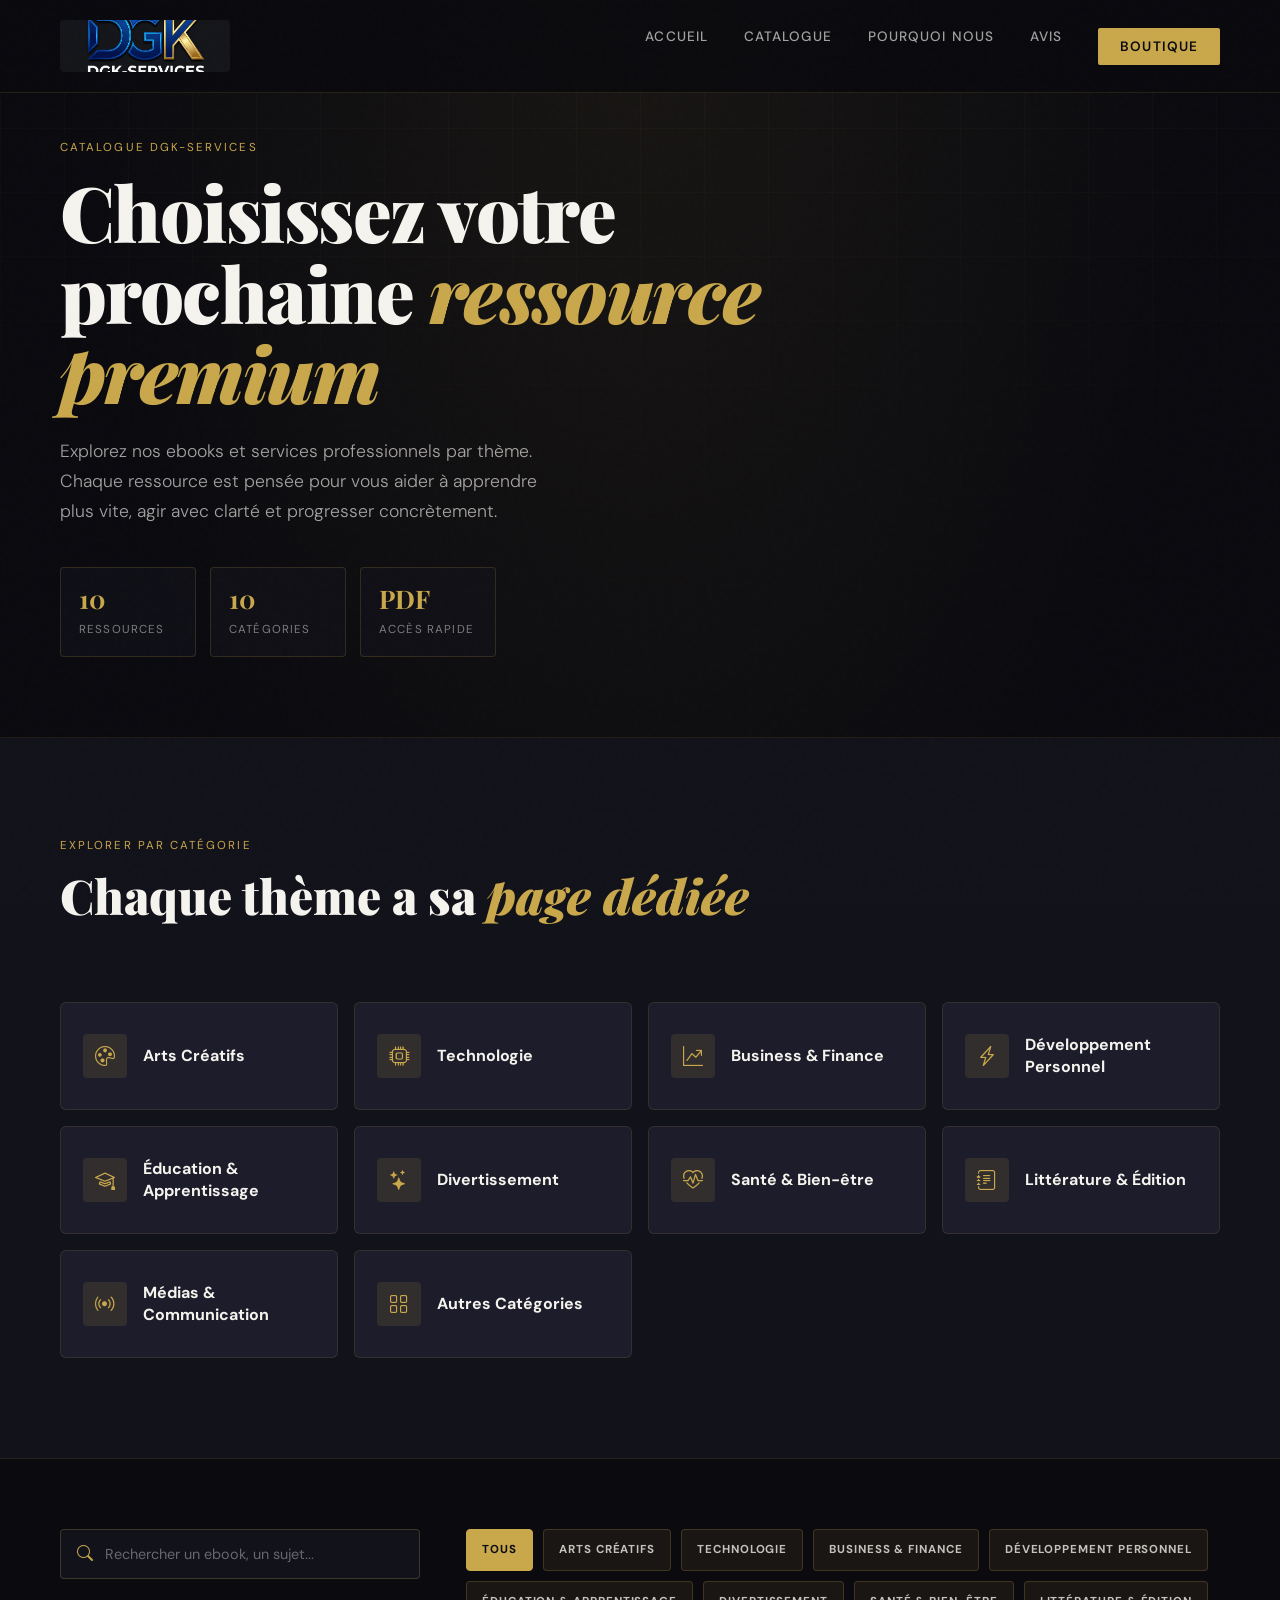
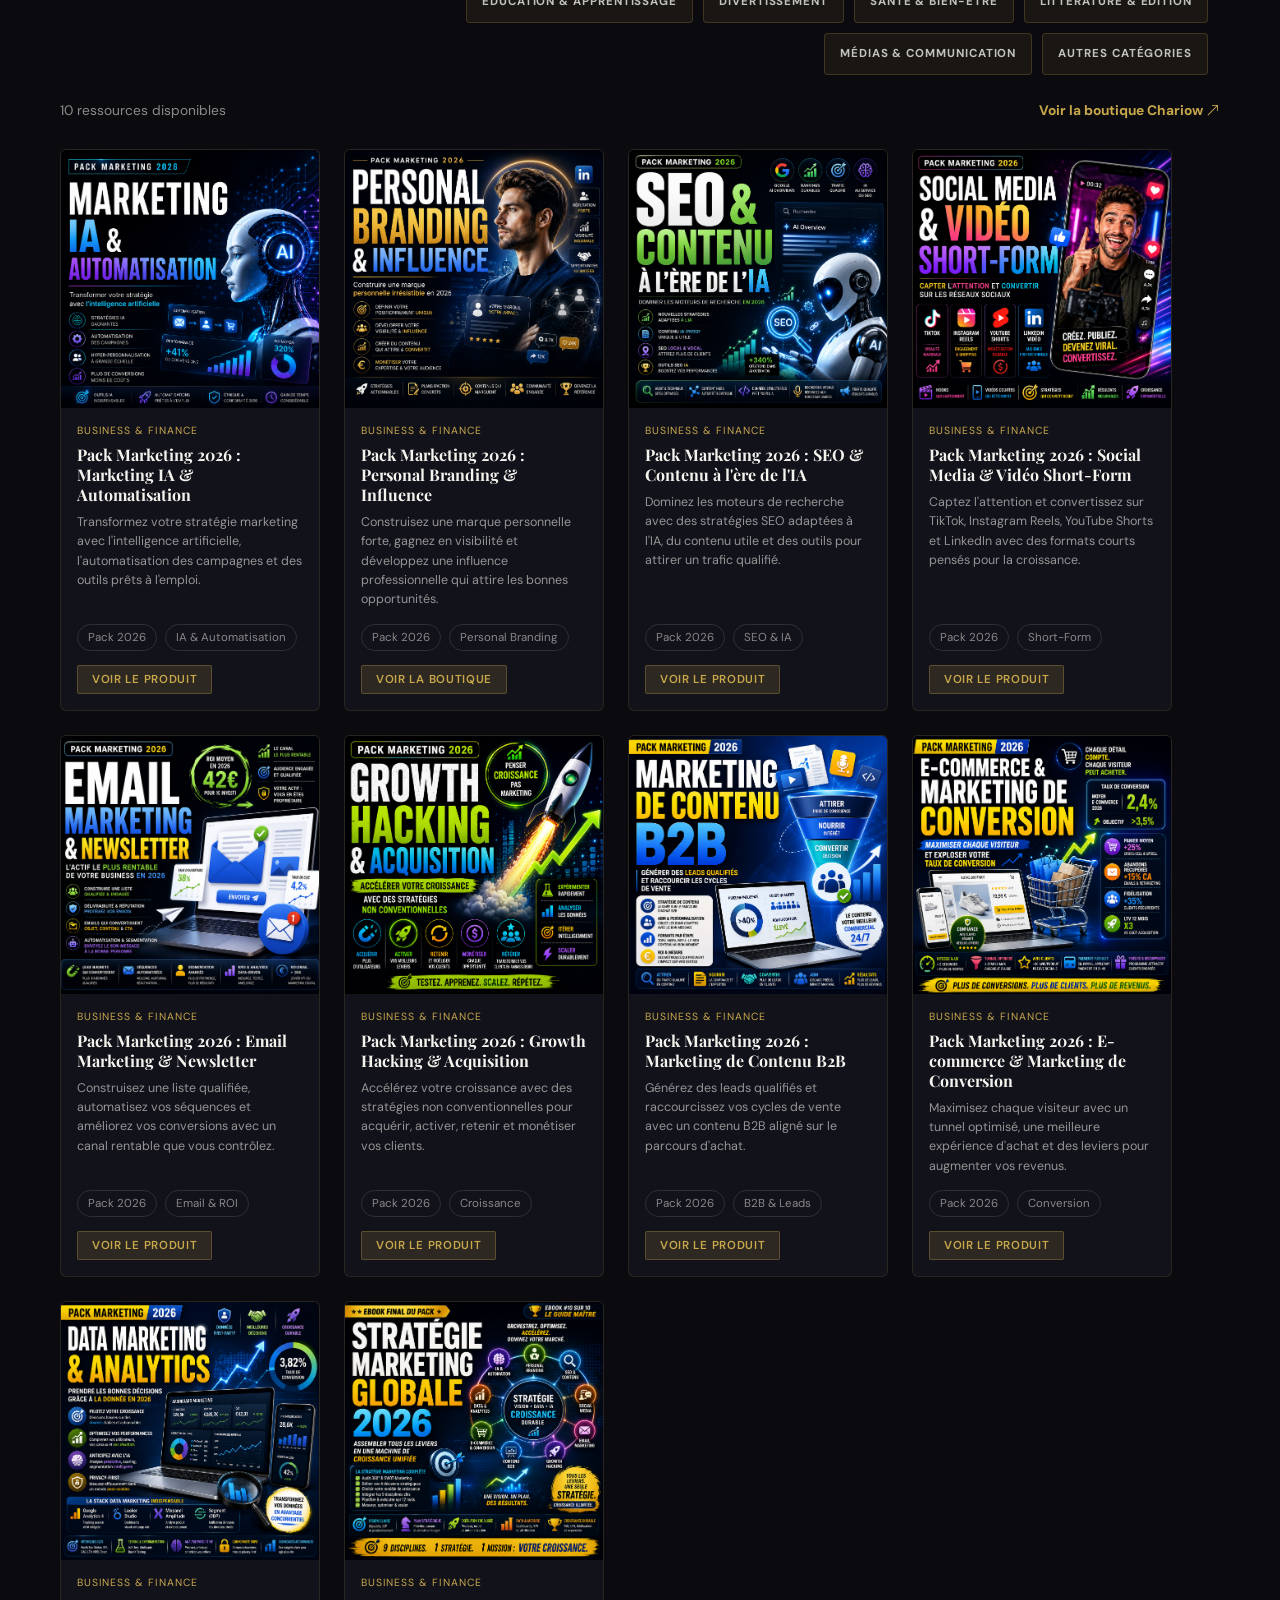
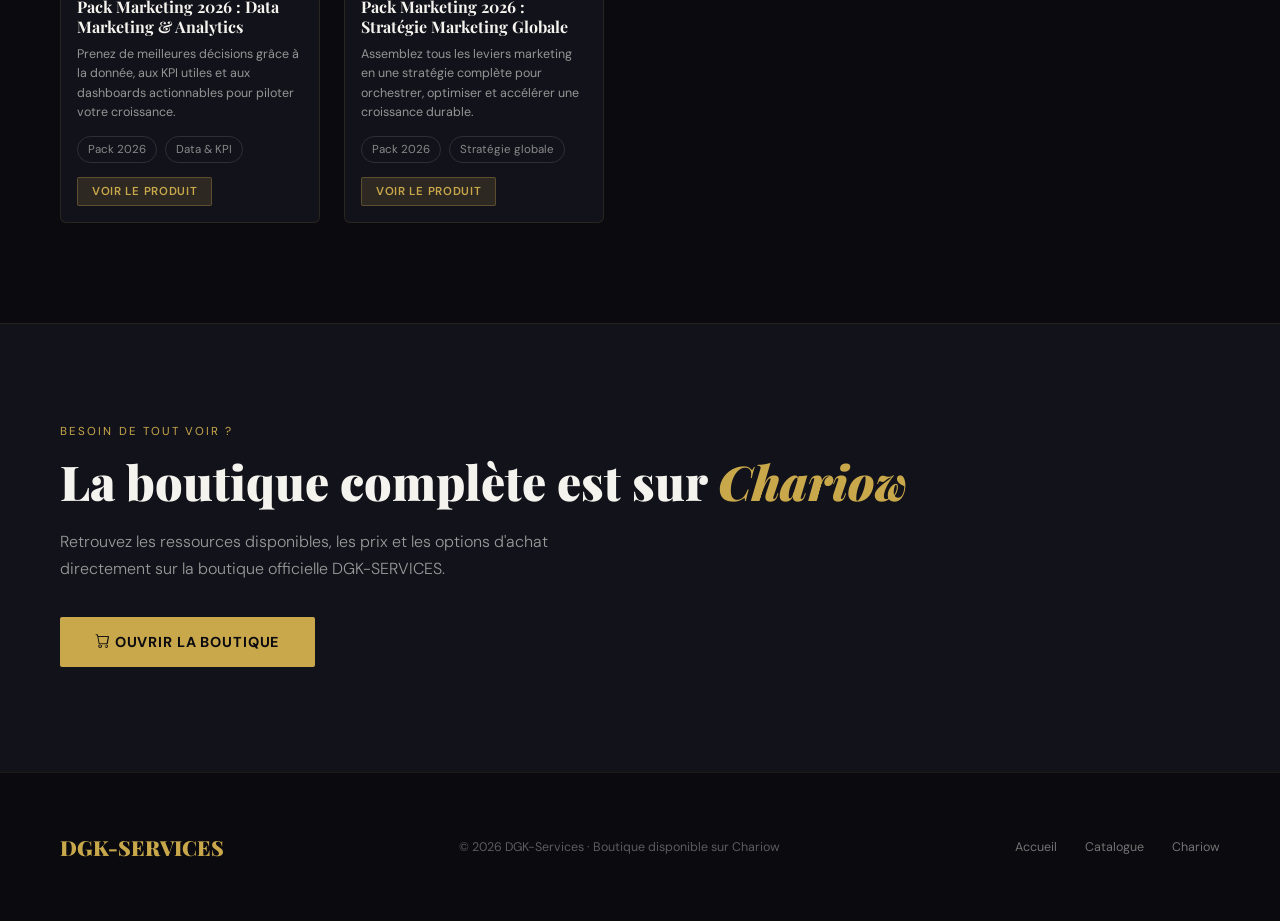
==== commit e49da4f3: "message de modification" ====
--- a/catalogue.html
+++ b/catalogue.html
@@ -4,6 +4,7 @@
 <meta charset="UTF-8">
 <meta name="viewport" content="width=device-width, initial-scale=1.0">
 <title>Catalogue DGK-SERVICES | Ebooks & Services</title>
+<link rel="icon" type="image/png" href="assets/logo dgk.png">
 <link rel="stylesheet" href="style.css">
 <link rel="stylesheet" href="catalogue.css">
 <link href="https://cdn.jsdelivr.net/npm/bootstrap-icons@1.11.3/font/bootstrap-icons.css" rel="stylesheet">
@@ -12,7 +13,9 @@
 <body class="catalogue-page">
 
 <nav>
-  <a href="index.html" class="nav-logo">DGK<span>-SERVICES</span></a>
+  <a href="index.html" class="nav-logo">
+    <img src="assets/logo dgk.png" alt="DGK-SERVICES">
+  </a>
   <button class="nav-toggle" type="button" aria-label="Ouvrir le menu" aria-expanded="false">
     <i class="bi bi-list"></i>
   </button>
--- a/style.css
+++ b/style.css
@@ -45,14 +45,20 @@
   }
 
   .nav-logo {
-    font-family: 'Playfair Display', serif;
-    font-weight: 900;
-    font-size: 1.5rem;
-    letter-spacing: 0.05em;
-    color: var(--gold);
-  }
-
-  .nav-logo span { color: var(--white); }
+    width: 170px;
+    height: 52px;
+    display: block;
+    overflow: hidden;
+    border-radius: 4px;
+  }
+
+  .nav-logo img {
+    width: 100%;
+    height: 100%;
+    display: block;
+    object-fit: cover;
+    object-position: center;
+  }
 
   .nav-links { display: flex; gap: 36px; }
   .nav-links a {
@@ -772,6 +778,10 @@
   /* ── RESPONSIVE ── */
   @media (max-width: 900px) {
     nav { padding: 16px 24px; }
+    .nav-logo {
+      width: 132px;
+      height: 42px;
+    }
     .nav-toggle { display: flex; }
     .nav-links {
       position: absolute;
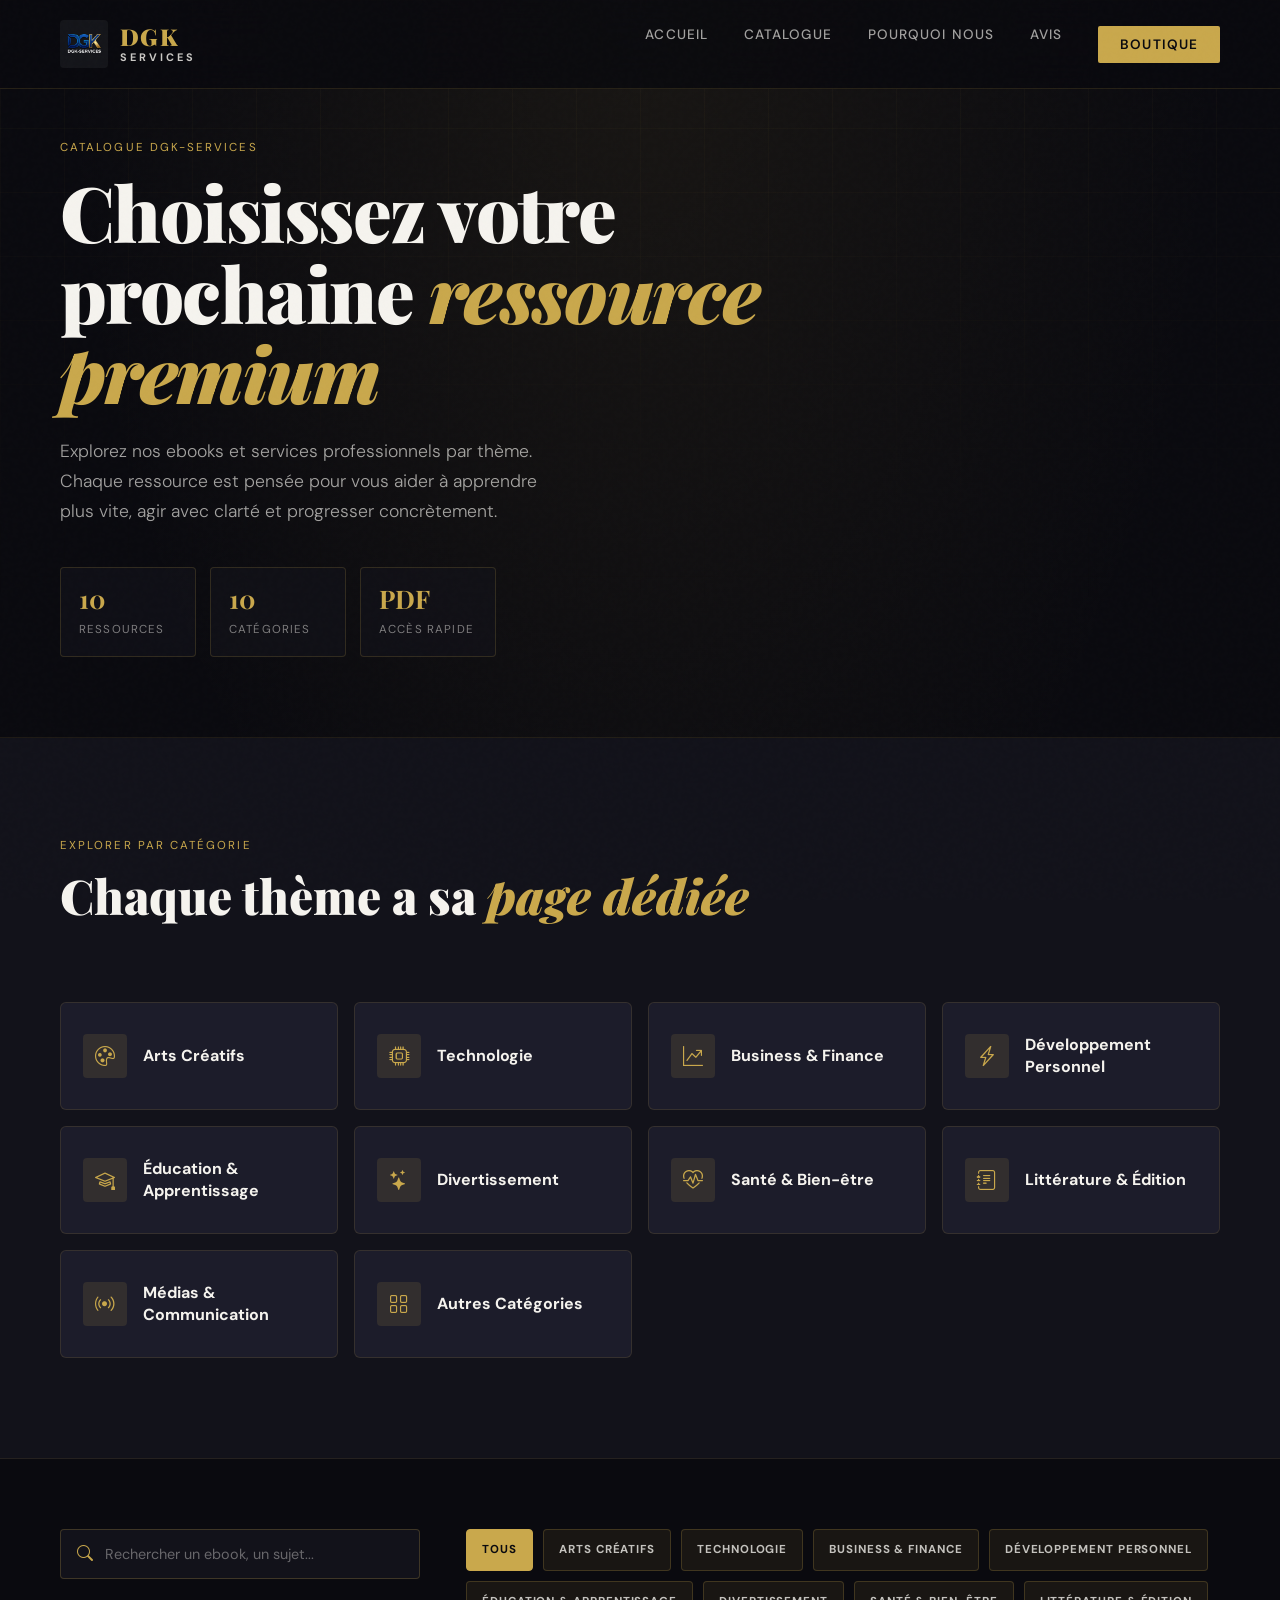
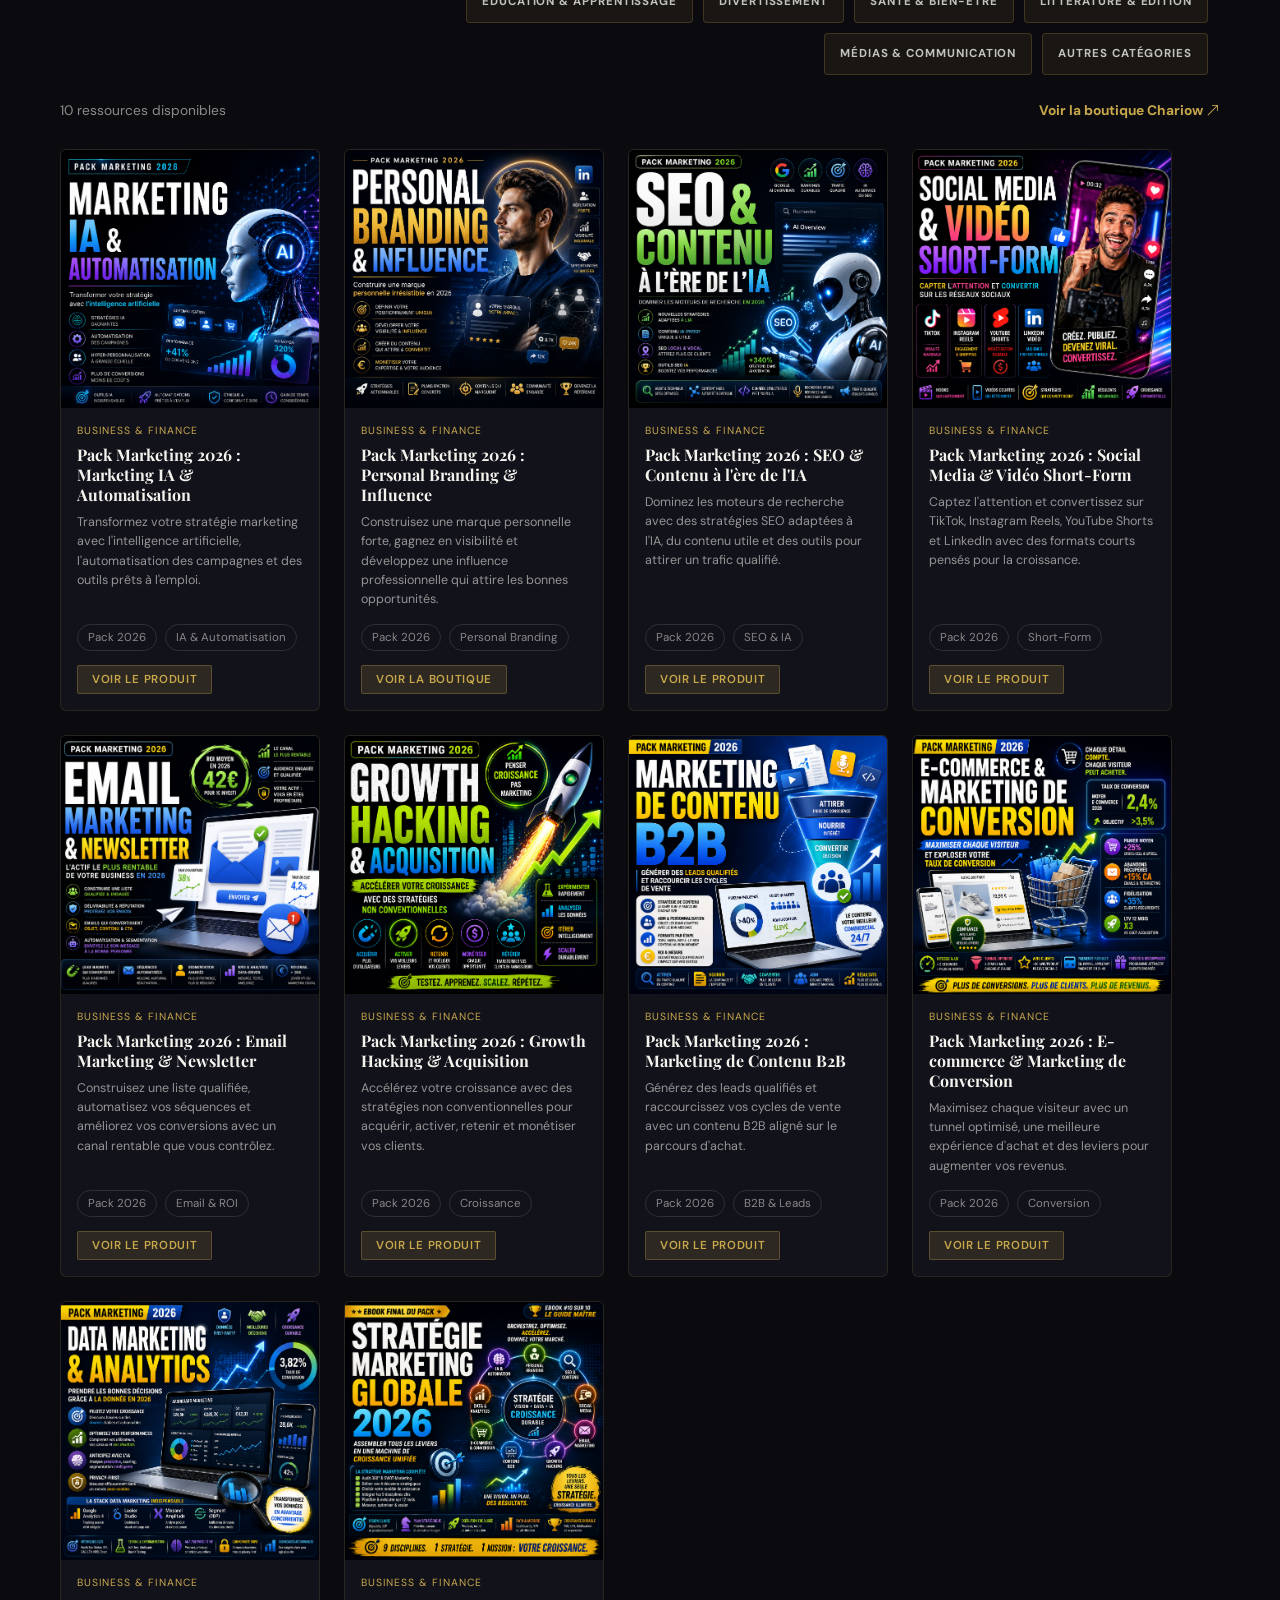
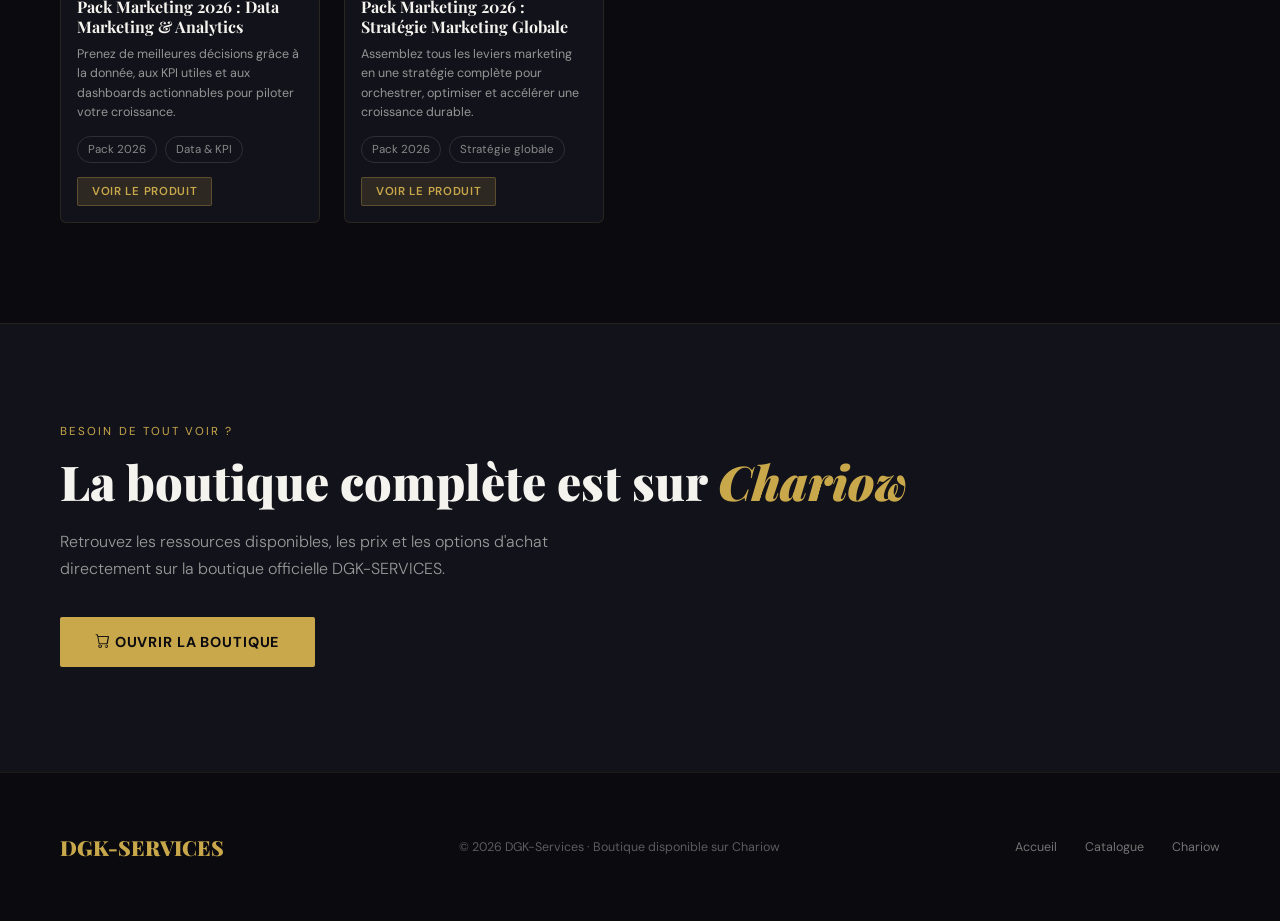
==== commit f60d7994: "message de modification" ====
--- a/catalogue.html
+++ b/catalogue.html
@@ -15,6 +15,10 @@
 <nav>
   <a href="index.html" class="nav-logo">
     <img src="assets/logo dgk.png" alt="DGK-SERVICES">
+    <span class="nav-logo-text">
+      <span class="nav-logo-title">DGK</span>
+      <span class="nav-logo-subtitle">SERVICES</span>
+    </span>
   </a>
   <button class="nav-toggle" type="button" aria-label="Ouvrir le menu" aria-expanded="false">
     <i class="bi bi-list"></i>
--- a/style.css
+++ b/style.css
@@ -45,19 +45,42 @@
   }
 
   .nav-logo {
-    width: 170px;
-    height: 52px;
-    display: block;
-    overflow: hidden;
-    border-radius: 4px;
+    display: inline-flex;
+    align-items: center;
+    gap: 12px;
+    color: var(--white);
+    text-decoration: none;
   }
 
   .nav-logo img {
-    width: 100%;
-    height: 100%;
+    width: 48px;
+    height: 48px;
     display: block;
     object-fit: cover;
     object-position: center;
+    border-radius: 4px;
+  }
+
+  .nav-logo-text {
+    display: flex;
+    flex-direction: column;
+    line-height: 1;
+  }
+
+  .nav-logo-title {
+    font-family: 'Playfair Display', serif;
+    font-size: 1.45rem;
+    font-weight: 900;
+    letter-spacing: 0.06em;
+    color: var(--gold);
+  }
+
+  .nav-logo-subtitle {
+    margin-top: 4px;
+    font-size: 0.68rem;
+    font-weight: 700;
+    letter-spacing: 0.28em;
+    color: rgba(245,243,238,0.82);
   }
 
   .nav-links { display: flex; gap: 36px; }
@@ -778,9 +801,15 @@
   /* ── RESPONSIVE ── */
   @media (max-width: 900px) {
     nav { padding: 16px 24px; }
-    .nav-logo {
-      width: 132px;
-      height: 42px;
+    .nav-logo { gap: 9px; }
+    .nav-logo img {
+      width: 40px;
+      height: 40px;
+    }
+    .nav-logo-title { font-size: 1.15rem; }
+    .nav-logo-subtitle {
+      font-size: 0.58rem;
+      letter-spacing: 0.22em;
     }
     .nav-toggle { display: flex; }
     .nav-links {
